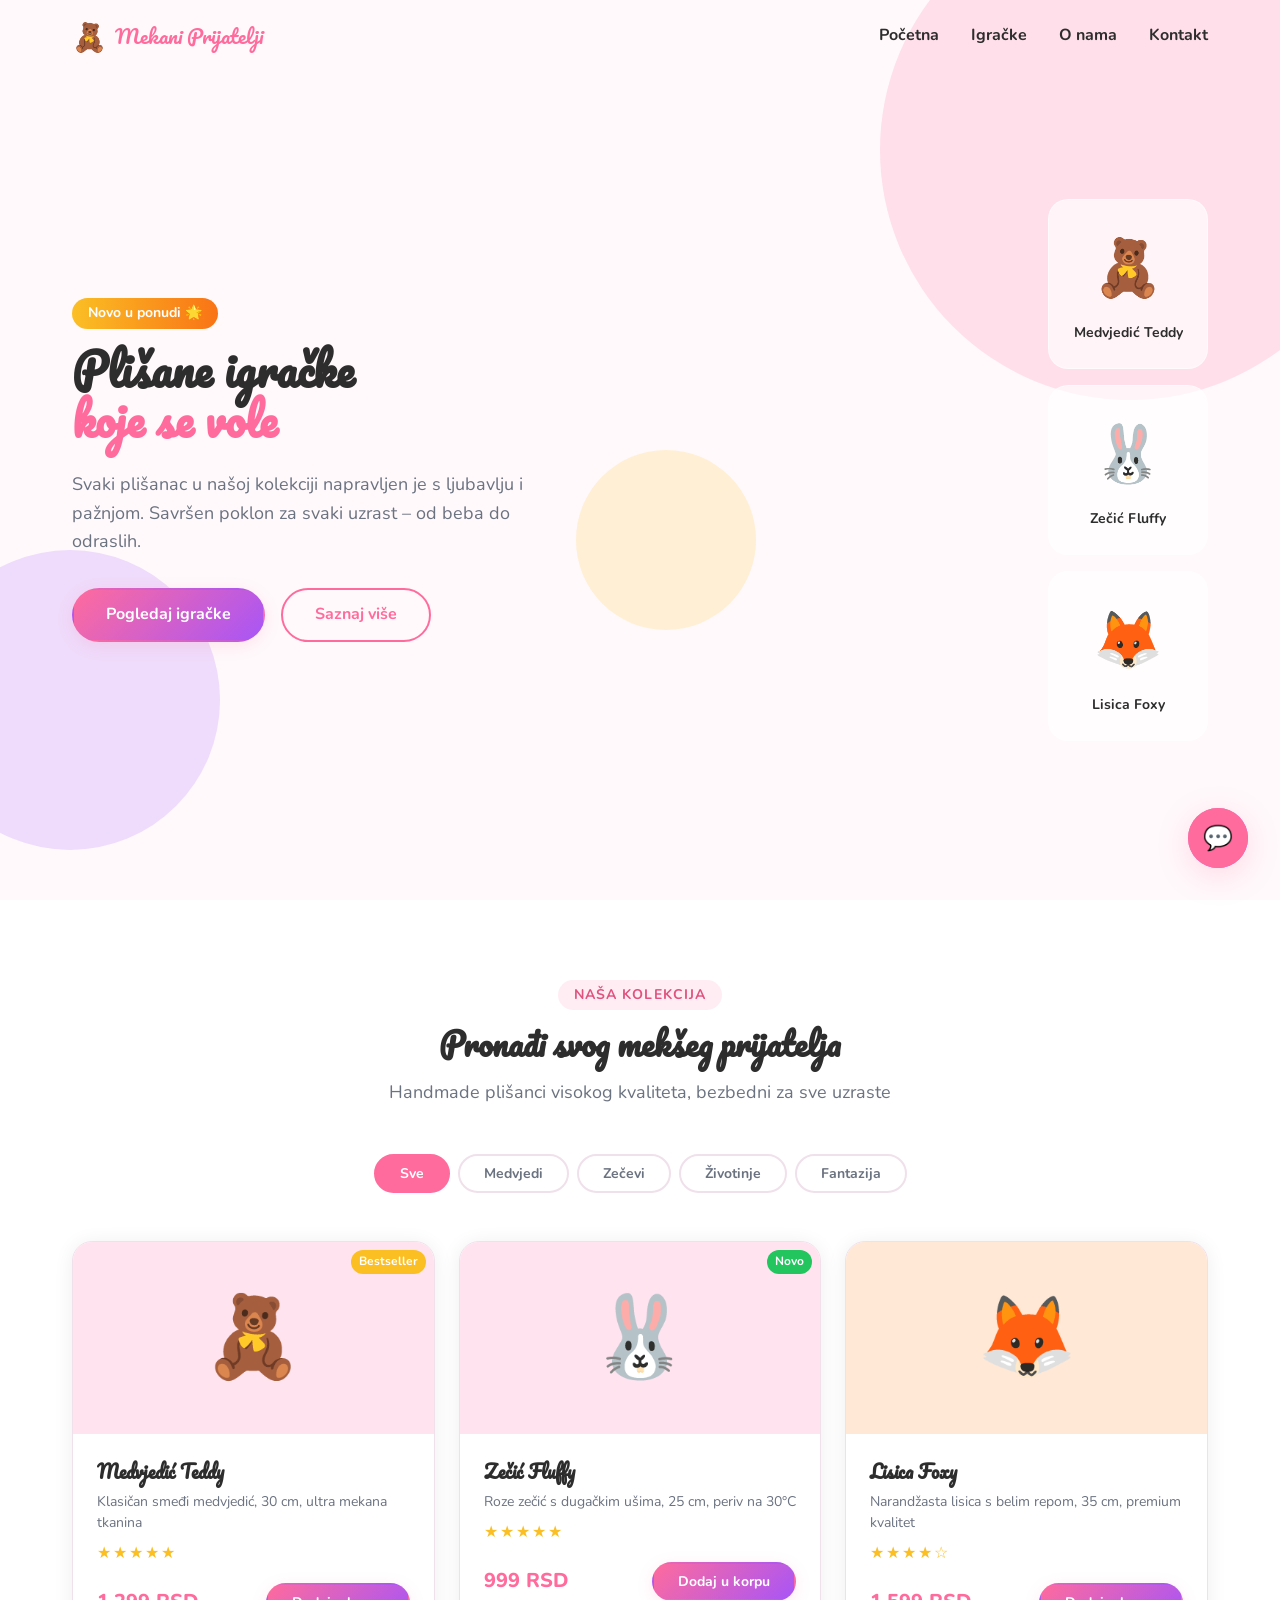
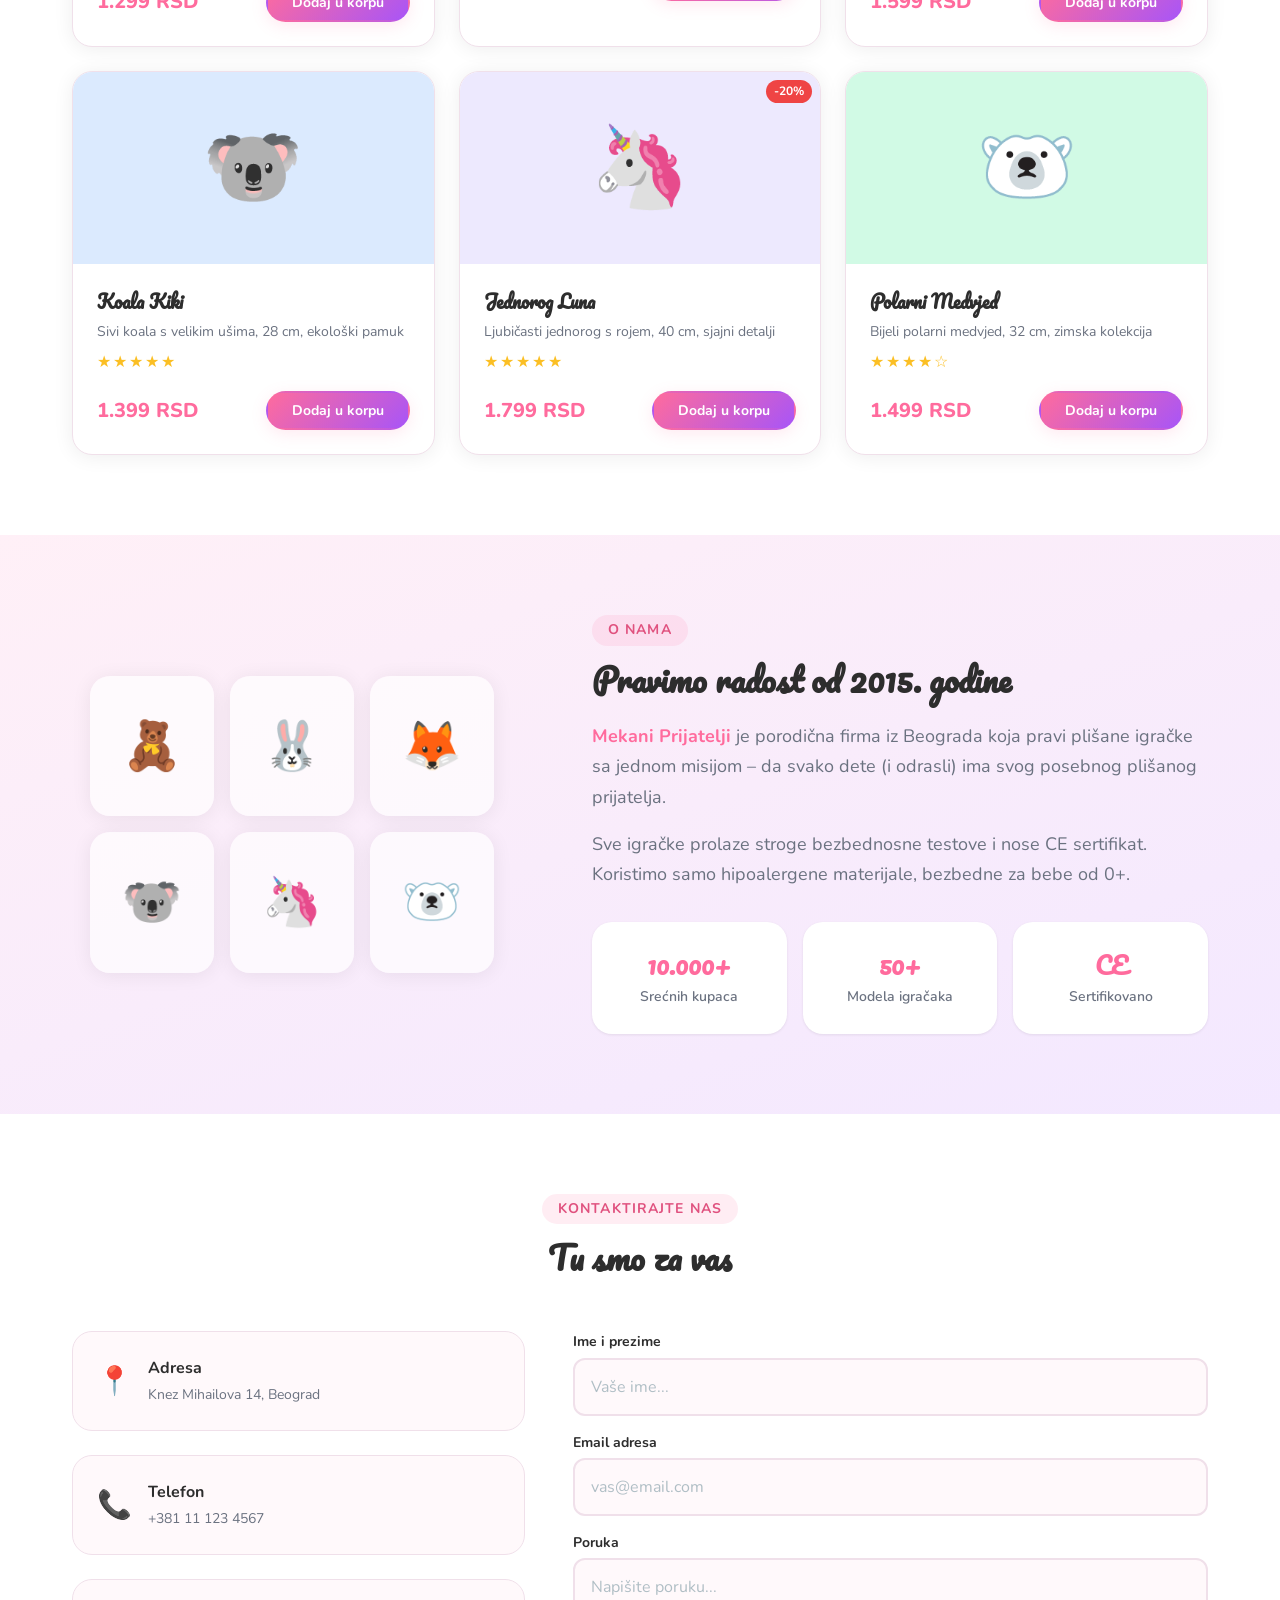
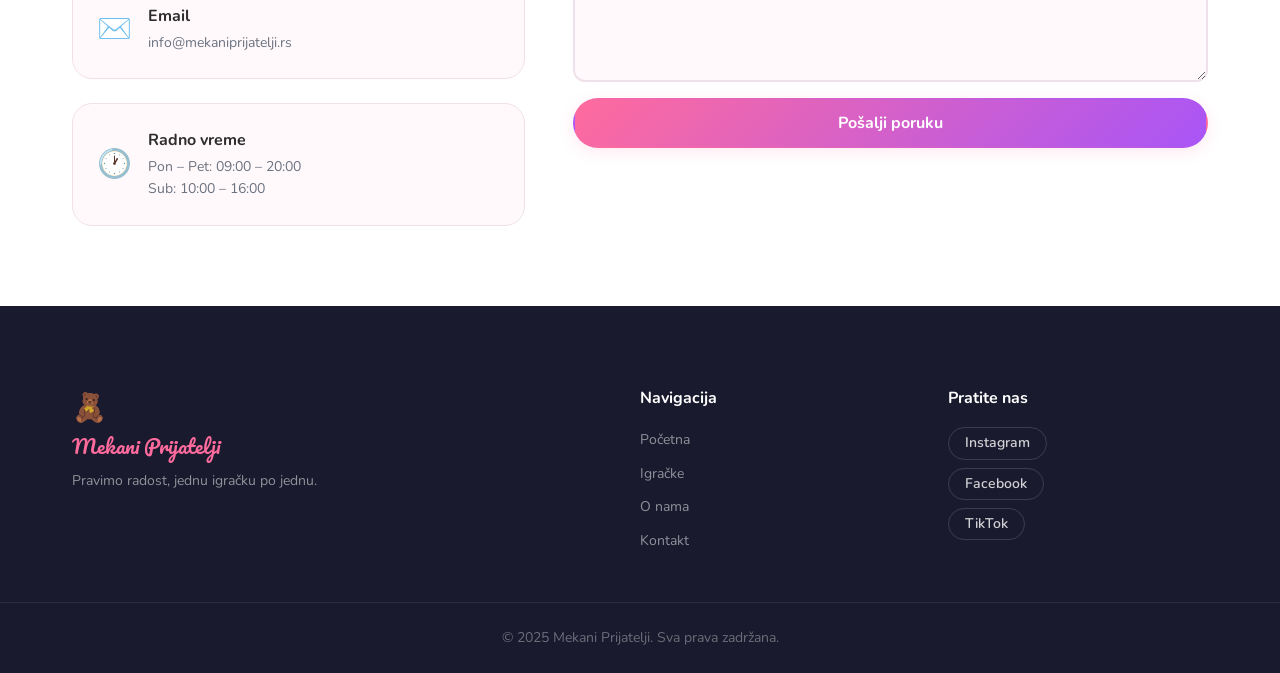
==== index.html @ 3e0b1e3e "Dodaj kompletan sajt Mekani Prijatelji za plišane igračke - index.html: Hero sekcija, kolekcija igra" ====
<!DOCTYPE html>
<html lang="sr">
<head>
  <meta charset="UTF-8" />
  <meta name="viewport" content="width=device-width, initial-scale=1.0" />
  <title>Mekani Prijatelji – Prodavnica Plišanih Igračaka</title>
  <link rel="preconnect" href="https://fonts.googleapis.com" />
  <link rel="preconnect" href="https://fonts.gstatic.com" crossorigin />
  <link href="https://fonts.googleapis.com/css2?family=Nunito:wght@400;600;700;800&family=Pacifico&display=swap" rel="stylesheet" />
  <link rel="stylesheet" href="css/main.css" />
</head>
<body>

  <!-- ===== HEADER ===== -->
  <header class="header" id="header">
    <div class="container header__inner">
      <a href="#" class="header__logo">
        <span class="header__logo-icon">🧸</span>
        <span class="header__logo-text">Mekani Prijatelji</span>
      </a>
      <nav class="header__nav" id="nav">
        <ul class="header__nav-list">
          <li><a href="#hero"     class="header__nav-link">Početna</a></li>
          <li><a href="#products" class="header__nav-link">Igračke</a></li>
          <li><a href="#about"    class="header__nav-link">O nama</a></li>
          <li><a href="#contact"  class="header__nav-link">Kontakt</a></li>
        </ul>
      </nav>
      <button class="header__burger" id="burger" aria-label="Meni">
        <span></span><span></span><span></span>
      </button>
    </div>
  </header>

  <!-- ===== HERO ===== -->
  <section class="hero" id="hero">
    <div class="hero__bg-shapes">
      <div class="hero__shape hero__shape--1"></div>
      <div class="hero__shape hero__shape--2"></div>
      <div class="hero__shape hero__shape--3"></div>
    </div>
    <div class="container hero__content">
      <div class="hero__text">
        <span class="hero__badge">Novo u ponudi 🌟</span>
        <h1 class="hero__title">Plišane igračke<br/><em>koje se vole</em></h1>
        <p class="hero__desc">
          Svaki plišanac u našoj kolekciji napravljen je s ljubavlju i pažnjom.
          Savršen poklon za svaki uzrast – od beba do odraslih.
        </p>
        <div class="hero__actions">
          <a href="#products" class="btn btn--primary">Pogledaj igračke</a>
          <a href="#about"    class="btn btn--outline">Saznaj više</a>
        </div>
      </div>
      <div class="hero__image">
        <div class="hero__plush-wrap">
          <div class="hero__plush-card">
            <span class="hero__plush-emoji">🧸</span>
            <p>Medvjedić Teddy</p>
          </div>
          <div class="hero__plush-card hero__plush-card--alt">
            <span class="hero__plush-emoji">🐰</span>
            <p>Zečić Fluffy</p>
          </div>
          <div class="hero__plush-card">
            <span class="hero__plush-emoji">🦊</span>
            <p>Lisica Foxy</p>
          </div>
        </div>
      </div>
    </div>
  </section>

  <!-- ===== PRODUCTS ===== -->
  <section class="products" id="products">
    <div class="container">
      <div class="section-header">
        <span class="section-header__tag">Naša kolekcija</span>
        <h2 class="section-header__title">Pronađi svog mekšeg prijatelja</h2>
        <p class="section-header__desc">Handmade plišanci visokog kvaliteta, bezbedni za sve uzraste</p>
      </div>

      <div class="products__filter">
        <button class="filter-btn filter-btn--active" data-filter="all">Sve</button>
        <button class="filter-btn" data-filter="medvjedi">Medvjedi</button>
        <button class="filter-btn" data-filter="zecevi">Zečevi</button>
        <button class="filter-btn" data-filter="zivotinje">Životinje</button>
        <button class="filter-btn" data-filter="fantazija">Fantazija</button>
      </div>

      <div class="products__grid" id="productsGrid">

        <div class="product-card" data-category="medvjedi">
          <div class="product-card__img-wrap">
            <span class="product-card__emoji">🧸</span>
            <span class="product-card__badge">Bestseller</span>
          </div>
          <div class="product-card__body">
            <h3 class="product-card__name">Medvjedić Teddy</h3>
            <p class="product-card__desc">Klasičan smeđi medvjedić, 30 cm, ultra mekana tkanina</p>
            <div class="product-card__stars">★★★★★</div>
            <div class="product-card__footer">
              <span class="product-card__price">1.299 RSD</span>
              <button class="btn btn--small btn--primary">Dodaj u korpu</button>
            </div>
          </div>
        </div>

        <div class="product-card" data-category="zecevi">
          <div class="product-card__img-wrap product-card__img-wrap--pink">
            <span class="product-card__emoji">🐰</span>
            <span class="product-card__badge product-card__badge--new">Novo</span>
          </div>
          <div class="product-card__body">
            <h3 class="product-card__name">Zečić Fluffy</h3>
            <p class="product-card__desc">Roze zečić s dugačkim ušima, 25 cm, periv na 30°C</p>
            <div class="product-card__stars">★★★★★</div>
            <div class="product-card__footer">
              <span class="product-card__price">999 RSD</span>
              <button class="btn btn--small btn--primary">Dodaj u korpu</button>
            </div>
          </div>
        </div>

        <div class="product-card" data-category="zivotinje">
          <div class="product-card__img-wrap product-card__img-wrap--orange">
            <span class="product-card__emoji">🦊</span>
          </div>
          <div class="product-card__body">
            <h3 class="product-card__name">Lisica Foxy</h3>
            <p class="product-card__desc">Narandžasta lisica s belim repom, 35 cm, premium kvalitet</p>
            <div class="product-card__stars">★★★★☆</div>
            <div class="product-card__footer">
              <span class="product-card__price">1.599 RSD</span>
              <button class="btn btn--small btn--primary">Dodaj u korpu</button>
            </div>
          </div>
        </div>

        <div class="product-card" data-category="zivotinje">
          <div class="product-card__img-wrap product-card__img-wrap--blue">
            <span class="product-card__emoji">🐨</span>
          </div>
          <div class="product-card__body">
            <h3 class="product-card__name">Koala Kiki</h3>
            <p class="product-card__desc">Sivi koala s velikim ušima, 28 cm, ekološki pamuk</p>
            <div class="product-card__stars">★★★★★</div>
            <div class="product-card__footer">
              <span class="product-card__price">1.399 RSD</span>
              <button class="btn btn--small btn--primary">Dodaj u korpu</button>
            </div>
          </div>
        </div>

        <div class="product-card" data-category="fantazija">
          <div class="product-card__img-wrap product-card__img-wrap--purple">
            <span class="product-card__emoji">🦄</span>
            <span class="product-card__badge product-card__badge--sale">-20%</span>
          </div>
          <div class="product-card__body">
            <h3 class="product-card__name">Jednorog Luna</h3>
            <p class="product-card__desc">Ljubičasti jednorog s rojem, 40 cm, sjajni detalji</p>
            <div class="product-card__stars">★★★★★</div>
            <div class="product-card__footer">
              <span class="product-card__price">1.799 RSD</span>
              <button class="btn btn--small btn--primary">Dodaj u korpu</button>
            </div>
          </div>
        </div>

        <div class="product-card" data-category="medvjedi">
          <div class="product-card__img-wrap product-card__img-wrap--mint">
            <span class="product-card__emoji">🐻‍❄️</span>
          </div>
          <div class="product-card__body">
            <h3 class="product-card__name">Polarni Medvjed</h3>
            <p class="product-card__desc">Bijeli polarni medvjed, 32 cm, zimska kolekcija</p>
            <div class="product-card__stars">★★★★☆</div>
            <div class="product-card__footer">
              <span class="product-card__price">1.499 RSD</span>
              <button class="btn btn--small btn--primary">Dodaj u korpu</button>
            </div>
          </div>
        </div>

      </div>
    </div>
  </section>

  <!-- ===== ABOUT ===== -->
  <section class="about" id="about">
    <div class="container about__inner">
      <div class="about__visual">
        <div class="about__emoji-grid">
          <span>🧸</span><span>🐰</span>
          <span>🦊</span><span>🐨</span>
          <span>🦄</span><span>🐻‍❄️</span>
        </div>
      </div>
      <div class="about__text">
        <span class="section-header__tag">O nama</span>
        <h2 class="about__title">Pravimo radost od 2015. godine</h2>
        <p class="about__desc">
          <strong>Mekani Prijatelji</strong> je porodična firma iz Beograda koja pravi plišane igračke
          sa jednom misijom – da svako dete (i odrasli) ima svog posebnog plišanog prijatelja.
        </p>
        <p class="about__desc">
          Sve igračke prolaze stroge bezbednosne testove i nose CE sertifikat. Koristimo
          samo hipoalergene materijale, bezbedne za bebe od 0+.
        </p>
        <div class="about__stats">
          <div class="about__stat">
            <strong>10.000+</strong>
            <span>Srećnih kupaca</span>
          </div>
          <div class="about__stat">
            <strong>50+</strong>
            <span>Modela igračaka</span>
          </div>
          <div class="about__stat">
            <strong>CE</strong>
            <span>Sertifikovano</span>
          </div>
        </div>
      </div>
    </div>
  </section>

  <!-- ===== CONTACT ===== -->
  <section class="contact" id="contact">
    <div class="container">
      <div class="section-header">
        <span class="section-header__tag">Kontaktirajte nas</span>
        <h2 class="section-header__title">Tu smo za vas</h2>
      </div>
      <div class="contact__grid">
        <div class="contact__info">
          <div class="contact__info-item">
            <span class="contact__icon">📍</span>
            <div>
              <strong>Adresa</strong>
              <p>Knez Mihailova 14, Beograd</p>
            </div>
          </div>
          <div class="contact__info-item">
            <span class="contact__icon">📞</span>
            <div>
              <strong>Telefon</strong>
              <p>+381 11 123 4567</p>
            </div>
          </div>
          <div class="contact__info-item">
            <span class="contact__icon">✉️</span>
            <div>
              <strong>Email</strong>
              <p>info@mekaniprijatelji.rs</p>
            </div>
          </div>
          <div class="contact__info-item">
            <span class="contact__icon">🕐</span>
            <div>
              <strong>Radno vreme</strong>
              <p>Pon – Pet: 09:00 – 20:00<br/>Sub: 10:00 – 16:00</p>
            </div>
          </div>
        </div>
        <form class="contact__form" id="contactForm">
          <div class="form-group">
            <label for="name">Ime i prezime</label>
            <input type="text" id="name" name="name" placeholder="Vaše ime..." required />
          </div>
          <div class="form-group">
            <label for="email">Email adresa</label>
            <input type="email" id="email" name="email" placeholder="vas@email.com" required />
          </div>
          <div class="form-group">
            <label for="message">Poruka</label>
            <textarea id="message" name="message" rows="4" placeholder="Napišite poruku..." required></textarea>
          </div>
          <button type="submit" class="btn btn--primary btn--full">Pošalji poruku</button>
          <p class="contact__form-msg" id="formMsg"></p>
        </form>
      </div>
    </div>
  </section>

  <!-- ===== FOOTER ===== -->
  <footer class="footer">
    <div class="container footer__inner">
      <div class="footer__brand">
        <span class="header__logo-icon">🧸</span>
        <span class="footer__name">Mekani Prijatelji</span>
        <p>Pravimo radost, jednu igračku po jednu.</p>
      </div>
      <div class="footer__links">
        <h4>Navigacija</h4>
        <ul>
          <li><a href="#hero">Početna</a></li>
          <li><a href="#products">Igračke</a></li>
          <li><a href="#about">O nama</a></li>
          <li><a href="#contact">Kontakt</a></li>
        </ul>
      </div>
      <div class="footer__social">
        <h4>Pratite nas</h4>
        <div class="footer__social-links">
          <a href="#" class="footer__social-btn">Instagram</a>
          <a href="#" class="footer__social-btn">Facebook</a>
          <a href="#" class="footer__social-btn">TikTok</a>
        </div>
      </div>
    </div>
    <div class="footer__bottom">
      <p>© 2025 Mekani Prijatelji. Sva prava zadržana.</p>
    </div>
  </footer>

  <!-- ===== CHATBOT ===== -->
  <div class="chatbot" id="chatbot">
    <button class="chatbot__toggle" id="chatbotToggle" aria-label="Otvori chat">
      <span class="chatbot__toggle-icon chatbot__toggle-icon--open">💬</span>
      <span class="chatbot__toggle-icon chatbot__toggle-icon--close hidden">✕</span>
    </button>

    <div class="chatbot__window" id="chatbotWindow" aria-hidden="true">
      <div class="chatbot__header">
        <div class="chatbot__avatar">🧸</div>
        <div class="chatbot__header-info">
          <strong>Teddy Asistent</strong>
          <span class="chatbot__status">Online</span>
        </div>
        <button class="chatbot__close" id="chatbotClose" aria-label="Zatvori">✕</button>
      </div>

      <div class="chatbot__messages" id="chatbotMessages">
        <div class="chatbot__msg chatbot__msg--bot">
          <span class="chatbot__msg-avatar">🧸</span>
          <div class="chatbot__bubble">
            Zdravo! Ja sam Teddy, vaš virtualni asistent. Kako vam mogu pomoći danas? 🐾
          </div>
        </div>
        <div class="chatbot__msg chatbot__msg--bot">
          <span class="chatbot__msg-avatar">🧸</span>
          <div class="chatbot__bubble chatbot__bubble--suggestions">
            <p>Možete me pitati o:</p>
            <div class="chatbot__suggestions">
              <button class="chatbot__suggestion" data-msg="Koje igračke imate?">Koje igračke imate?</button>
              <button class="chatbot__suggestion" data-msg="Koje su cene?">Koje su cene?</button>
              <button class="chatbot__suggestion" data-msg="Da li šaljete poštom?">Dostava</button>
              <button class="chatbot__suggestion" data-msg="Radno vreme">Radno vreme</button>
            </div>
          </div>
        </div>
      </div>

      <div class="chatbot__input-wrap">
        <input
          type="text"
          class="chatbot__input"
          id="chatbotInput"
          placeholder="Napišite poruku..."
          autocomplete="off"
        />
        <button class="chatbot__send" id="chatbotSend" aria-label="Pošalji">➤</button>
      </div>
    </div>
  </div>

  <script src="js/main.js"></script>
  <script src="js/chatbot.js"></script>
</body>
</html>
---- css/main.css ----
/* ============================================================
   main.css – Kompajliran iz SASS/SCSS fajlova
   Kompajliraj sa: sass scss/main.scss css/main.css --style=compressed
   ============================================================ */

/* ===== RESET & BASE ===== */
*, *::before, *::after { box-sizing: border-box; margin: 0; padding: 0; }
html { scroll-behavior: smooth; font-size: 16px; }
body {
  font-family: 'Nunito', sans-serif;
  font-size: 1rem;
  color: #2d2d2d;
  background-color: #fff9fb;
  line-height: 1.6;
  overflow-x: hidden;
}
a { color: inherit; text-decoration: none; transition: color 0.15s ease; }
ul { list-style: none; }
img { max-width: 100%; display: block; }
button { background: none; border: none; cursor: pointer; font-family: 'Nunito', sans-serif; }

/* ===== CONTAINER ===== */
.container {
  width: 100%;
  max-width: 1200px;
  margin: 0 auto;
  padding: 0 2rem;
}
@media (max-width: 576px) { .container { padding: 0 1rem; } }

/* ===== SECTION HEADER ===== */
.section-header { text-align: center; margin-bottom: 3rem; }
.section-header__tag {
  display: inline-block;
  background: rgba(255, 107, 157, 0.12);
  color: #e0527f;
  font-size: 0.875rem;
  font-weight: 700;
  text-transform: uppercase;
  letter-spacing: 0.08em;
  padding: 0.25rem 1rem;
  border-radius: 9999px;
  margin-bottom: 0.5rem;
}
.section-header__title {
  font-family: 'Pacifico', cursive;
  font-size: 2rem;
  color: #2d2d2d;
  margin-bottom: 0.5rem;
}
@media (max-width: 768px) { .section-header__title { font-size: 1.5rem; } }
.section-header__desc { color: #6b7280; font-size: 1.125rem; max-width: 540px; margin: 0 auto; }

/* ===== BUTTONS ===== */
.btn {
  display: inline-flex;
  align-items: center;
  justify-content: center;
  gap: 0.5rem;
  padding: 0.75rem 2rem;
  border: 2px solid transparent;
  border-radius: 9999px;
  font-family: 'Nunito', sans-serif;
  font-weight: 700;
  font-size: 1rem;
  cursor: pointer;
  transition: all 0.25s ease;
  text-decoration: none;
  white-space: nowrap;
}
.btn--primary {
  background: linear-gradient(135deg, #ff6b9d, #a855f7);
  color: #fff;
  box-shadow: 0 4px 16px rgba(255,107,157,0.15);
  transition: transform 0.25s ease, box-shadow 0.25s ease;
}
.btn--primary:hover { transform: translateY(-4px); box-shadow: 0 8px 32px rgba(255,107,157,0.22); opacity: 0.92; }
.btn--outline { border-color: #ff6b9d; color: #ff6b9d; background: transparent; }
.btn--outline:hover { background: #ff6b9d; color: #fff; }
.btn--small { padding: 0.5rem 1.5rem; font-size: 0.875rem; }
.btn--full { width: 100%; }

/* ===== ANIMATIONS ===== */
@keyframes fadeInUp { from { opacity:0; transform:translateY(24px); } to { opacity:1; transform:translateY(0); } }
@keyframes float { 0%,100% { transform:translateY(0); } 50% { transform:translateY(-10px); } }
@keyframes pulse-ring { 0% { transform:scale(1); opacity:0.6; } 100% { transform:scale(1.6); opacity:0; } }
@keyframes bounce { 0%,60%,100% { transform:translateY(0); } 30% { transform:translateY(-6px); } }
.hidden { display: none !important; }

/* ===== HEADER ===== */
.header {
  position: fixed;
  top: 0; left: 0; right: 0;
  height: 72px;
  z-index: 1000;
  transition: background 0.25s ease, box-shadow 0.25s ease;
}
.header.scrolled {
  background: rgba(255,255,255,0.65);
  backdrop-filter: blur(12px);
  -webkit-backdrop-filter: blur(12px);
  border-bottom: 1px solid rgba(255,255,255,0.5);
  box-shadow: 0 1px 3px rgba(0,0,0,0.08);
}
.header__inner {
  height: 100%;
  display: flex;
  flex-direction: row;
  align-items: center;
  gap: 1rem;
  justify-content: space-between;
}
.header__logo {
  display: flex;
  flex-direction: row;
  align-items: center;
  gap: 0.5rem;
  font-family: 'Pacifico', cursive;
  font-size: 1.25rem;
  color: #ff6b9d;
}
.header__logo-icon { font-size: 1.75rem; }
.header__nav-list {
  display: flex;
  flex-direction: row;
  align-items: center;
  gap: 2rem;
}
@media (max-width: 768px) {
  .header__nav-list {
    display: none;
    flex-direction: column;
    position: fixed;
    inset: 0;
    background: #fff9fb;
    align-items: center;
    justify-content: center;
    gap: 2rem;
    z-index: 999;
  }
  .header__nav-list.open { display: flex; }
}
.header__nav-link {
  font-weight: 700;
  color: #2d2d2d;
  position: relative;
  padding-bottom: 2px;
}
.header__nav-link::after {
  content: '';
  position: absolute;
  bottom: 0; left: 0;
  width: 0; height: 2px;
  background: #ff6b9d;
  border-radius: 9999px;
  transition: width 0.25s ease;
}
.header__nav-link:hover::after { width: 100%; }
.header__nav-link:hover { color: #ff6b9d; }
.header__burger { display: none; flex-direction: column; gap: 5px; padding: 0.5rem; }
@media (max-width: 768px) { .header__burger { display: flex; } }
.header__burger span {
  display: block;
  width: 24px; height: 2px;
  background: #2d2d2d;
  border-radius: 9999px;
  transition: all 0.25s ease;
}

/* ===== HERO ===== */
.hero {
  position: relative;
  min-height: 100vh;
  display: flex;
  align-items: center;
  justify-content: center;
  padding: calc(72px + 3rem) 0 5rem;
  overflow: hidden;
}
.hero__bg-shapes { position: absolute; inset: 0; pointer-events: none; overflow: hidden; }
.hero__shape { position: absolute; border-radius: 9999px; opacity: 0.18; }
.hero__shape--1 { width:500px; height:500px; background:#ff6b9d; top:-100px; right:-100px; animation: float 6s ease-in-out infinite; }
.hero__shape--2 { width:300px; height:300px; background:#a855f7; bottom:50px; left:-80px; animation: float 8s ease-in-out infinite reverse; }
.hero__shape--3 { width:180px; height:180px; background:#fbbf24; top:50%; left:45%; animation: float 5s ease-in-out infinite 1s; }
.hero__content {
  display: grid;
  grid-template-columns: 1fr 1fr;
  gap: 5rem;
  align-items: center;
  position: relative;
  z-index: 1;
}
@media (max-width: 1024px) { .hero__content { grid-template-columns: 1fr; text-align: center; } }
.hero__text { animation: fadeInUp 0.6s ease both; animation-delay: 0.1s; }
.hero__badge {
  display: inline-block;
  background: linear-gradient(90deg, #fbbf24, #f97316);
  color: #fff;
  font-size: 0.875rem;
  font-weight: 700;
  padding: 0.25rem 1rem;
  border-radius: 9999px;
  margin-bottom: 1rem;
}
.hero__title {
  font-family: 'Pacifico', cursive;
  font-size: 2.75rem;
  line-height: 1.15;
  margin-bottom: 1.5rem;
  color: #2d2d2d;
}
.hero__title em { font-style: normal; color: #ff6b9d; }
@media (max-width: 768px) { .hero__title { font-size: 2rem; } }
.hero__desc { font-size: 1.125rem; color: #6b7280; max-width: 480px; margin-bottom: 2rem; }
@media (max-width: 1024px) { .hero__desc { margin: 0 auto 2rem; } }
.hero__actions { display: flex; flex-direction: row; align-items: center; gap: 1rem; }
@media (max-width: 1024px) { .hero__actions { justify-content: center; } }
@media (max-width: 576px) { .hero__actions { flex-direction: column; } }
.hero__image { animation: fadeInUp 0.6s ease both; animation-delay: 0.3s; }
.hero__plush-wrap { display: flex; flex-direction: column; gap: 1rem; align-items: flex-end; }
@media (max-width: 1024px) { .hero__plush-wrap { flex-direction: row; justify-content: center; } }
.hero__plush-card {
  background: rgba(255,255,255,0.65);
  backdrop-filter: blur(12px);
  -webkit-backdrop-filter: blur(12px);
  border: 1px solid rgba(255,255,255,0.5);
  border-radius: 1.25rem;
  padding: 1.5rem;
  text-align: center;
  min-width: 160px;
  transition: transform 0.25s ease, box-shadow 0.25s ease;
}
.hero__plush-card:hover { transform: translateY(-4px); box-shadow: 0 8px 32px rgba(255,107,157,0.22); }
.hero__plush-card--alt { margin-left: -2rem; }
@media (max-width: 1024px) { .hero__plush-card--alt { margin-left: 0; margin-top: -2rem; } }
.hero__plush-card p { font-weight: 700; font-size: 0.875rem; margin-top: 0.5rem; color: #2d2d2d; }
.hero__plush-emoji { font-size: 3.5rem; display: block; animation: float 4s ease-in-out infinite; }

/* ===== PRODUCTS ===== */
.products { padding: 5rem 0; background: #ffffff; }
.products__filter {
  display: flex;
  flex-direction: row;
  align-items: center;
  gap: 0.5rem;
  justify-content: center;
  flex-wrap: wrap;
  margin-bottom: 3rem;
}
.products__grid {
  display: grid;
  grid-template-columns: repeat(auto-fill, minmax(280px, 1fr));
  gap: 1.5rem;
}
.filter-btn {
  padding: 0.5rem 1.5rem;
  border-radius: 9999px;
  border: 2px solid #f0e0ea;
  font-weight: 700;
  font-size: 0.875rem;
  color: #6b7280;
  background: #ffffff;
  transition: all 0.25s ease;
  cursor: pointer;
}
.filter-btn:hover { border-color: #ff6b9d; color: #ff6b9d; }
.filter-btn--active { background: #ff6b9d; border-color: #ff6b9d; color: #fff; }
.filter-btn--active:hover { opacity: 0.9; }
.product-card {
  background: #ffffff;
  border-radius: 1.25rem;
  overflow: hidden;
  box-shadow: 0 2px 20px rgba(0,0,0,0.07);
  transition: transform 0.25s ease, box-shadow 0.25s ease;
  border: 1px solid #f0e0ea;
}
.product-card:hover { transform: translateY(-6px); box-shadow: 0 8px 32px rgba(255,107,157,0.22); }
.product-card__img-wrap {
  position: relative;
  background: #ffe4f0;
  padding: 2rem 0;
  display: flex;
  align-items: center;
  justify-content: center;
}
.product-card__img-wrap--pink   { background: #ffe4f0; }
.product-card__img-wrap--orange { background: #ffe8d6; }
.product-card__img-wrap--blue   { background: #dbeafe; }
.product-card__img-wrap--purple { background: #ede9fe; }
.product-card__img-wrap--mint   { background: #d1fae5; }
.product-card__emoji { font-size: 5rem; display: block; animation: float 5s ease-in-out infinite; }
.product-card__badge {
  position: absolute;
  top: 0.5rem; right: 0.5rem;
  padding: 2px 0.5rem;
  border-radius: 9999px;
  font-size: 0.75rem;
  font-weight: 700;
  background: #fbbf24;
  color: #fff;
}
.product-card__badge--new  { background: #22c55e; }
.product-card__badge--sale { background: #ef4444; }
.product-card__body { padding: 1.5rem; }
.product-card__name { font-family: 'Pacifico', cursive; font-size: 1.125rem; margin-bottom: 0.25rem; color: #2d2d2d; }
.product-card__desc { font-size: 0.875rem; color: #6b7280; margin-bottom: 0.5rem; line-height: 1.5; }
.product-card__stars { color: #fbbf24; font-size: 1rem; margin-bottom: 1rem; letter-spacing: 2px; }
.product-card__footer { display: flex; flex-direction: row; align-items: center; gap: 1rem; justify-content: space-between; }
.product-card__price { font-size: 1.25rem; font-weight: 800; color: #ff6b9d; }

/* ===== ABOUT ===== */
.about { padding: 5rem 0; background: linear-gradient(160deg, #fff0f7 0%, #f3e8ff 100%); }
.about__inner {
  display: grid;
  grid-template-columns: 1fr 1.4fr;
  gap: 5rem;
  align-items: center;
}
@media (max-width: 1024px) { .about__inner { grid-template-columns: 1fr; } }
.about__visual { display: flex; align-items: center; justify-content: center; }
.about__emoji-grid { display: grid; grid-template-columns: repeat(3, 1fr); gap: 1rem; }
.about__emoji-grid span {
  display: flex;
  align-items: center;
  justify-content: center;
  font-size: 3rem;
  background: rgba(255,255,255,0.7);
  border-radius: 1.25rem;
  padding: 2rem;
  box-shadow: 0 2px 20px rgba(0,0,0,0.07);
  transition: transform 0.25s ease;
}
.about__emoji-grid span:hover { transform: scale(1.1) rotate(-5deg); }
.about__title { font-family: 'Pacifico', cursive; font-size: 2rem; color: #2d2d2d; margin-bottom: 1rem; }
@media (max-width: 768px) { .about__title { font-size: 1.5rem; } }
.about__desc { color: #6b7280; margin-bottom: 1rem; font-size: 1.125rem; line-height: 1.7; }
.about__desc strong { color: #ff6b9d; }
.about__stats { display: grid; grid-template-columns: repeat(3, 1fr); gap: 1rem; margin-top: 2rem; }
@media (max-width: 576px) { .about__stats { grid-template-columns: 1fr; } }
.about__stat { text-align: center; background: #ffffff; padding: 1.5rem; border-radius: 1.25rem; box-shadow: 0 1px 3px rgba(0,0,0,0.08); }
.about__stat strong { display: block; font-size: 1.5rem; font-weight: 800; color: #ff6b9d; font-family: 'Pacifico', cursive; }
.about__stat span { font-size: 0.875rem; color: #6b7280; font-weight: 600; }

/* ===== CONTACT ===== */
.contact { padding: 5rem 0; background: #ffffff; }
.contact__grid {
  display: grid;
  grid-template-columns: 1fr 1.4fr;
  gap: 3rem;
  margin-top: 3rem;
}
@media (max-width: 1024px) { .contact__grid { grid-template-columns: 1fr; } }
.contact__info { display: flex; flex-direction: column; gap: 1.5rem; }
.contact__info-item {
  display: flex;
  flex-direction: row;
  align-items: center;
  gap: 1rem;
  background: #fff9fb;
  border-radius: 1.25rem;
  padding: 1.5rem;
  border: 1px solid #f0e0ea;
  transition: box-shadow 0.25s ease;
}
.contact__info-item:hover { box-shadow: 0 4px 16px rgba(255,107,157,0.15); }
.contact__info-item strong { display: block; font-weight: 700; margin-bottom: 2px; }
.contact__info-item p { color: #6b7280; font-size: 0.875rem; }
.contact__icon { font-size: 1.75rem; flex-shrink: 0; }
.contact__form { display: flex; flex-direction: column; gap: 1rem; }
.contact__form-msg { text-align: center; font-weight: 700; color: #22c55e; min-height: 1.5rem; }
.form-group { display: flex; flex-direction: column; gap: 0.25rem; }
.form-group label { font-weight: 700; font-size: 0.875rem; color: #2d2d2d; }
.form-group input,
.form-group textarea {
  padding: 1rem;
  border: 2px solid #f0e0ea;
  border-radius: 0.75rem;
  font-family: 'Nunito', sans-serif;
  font-size: 1rem;
  color: #2d2d2d;
  background: #fff9fb;
  transition: border-color 0.15s ease, box-shadow 0.15s ease;
  resize: vertical;
}
.form-group input::placeholder,
.form-group textarea::placeholder { color: #b0bec5; }
.form-group input:focus,
.form-group textarea:focus {
  outline: none;
  border-color: #ff6b9d;
  box-shadow: 0 0 0 3px rgba(255,107,157,0.15);
}

/* ===== FOOTER ===== */
.footer { background: #1a1a2e; color: rgba(255,255,255,0.8); padding-top: 5rem; }
.footer__inner {
  display: grid;
  grid-template-columns: 2fr 1fr 1fr;
  gap: 3rem;
  padding-bottom: 3rem;
}
@media (max-width: 768px) { .footer__inner { grid-template-columns: 1fr; } }
.footer__name { font-family: 'Pacifico', cursive; font-size: 1.25rem; color: #ff6b9d; display: block; margin-bottom: 0.5rem; }
.footer p { font-size: 0.875rem; opacity: 0.65; }
.footer h4 { font-size: 1rem; font-weight: 700; color: #fff; margin-bottom: 1rem; }
.footer__links ul { display: flex; flex-direction: column; gap: 0.5rem; }
.footer__links ul li a { font-size: 0.875rem; opacity: 0.65; transition: opacity 0.15s ease; }
.footer__links ul li a:hover { opacity: 1; color: #ff6b9d; }
.footer__social-links { display: flex; flex-direction: column; gap: 0.5rem; }
.footer__social-btn {
  display: inline-flex;
  padding: 0.25rem 1rem;
  border: 1px solid rgba(255,255,255,0.15);
  border-radius: 9999px;
  font-size: 0.875rem;
  font-weight: 600;
  transition: all 0.25s ease;
  width: fit-content;
}
.footer__social-btn:hover { background: #ff6b9d; border-color: #ff6b9d; color: #fff; }
.footer__bottom { border-top: 1px solid rgba(255,255,255,0.08); padding: 1.5rem 0; text-align: center; }
.footer__bottom p { font-size: 0.875rem; opacity: 0.45; }

/* ===== CHATBOT ===== */
.chatbot { position: fixed; bottom: 2rem; right: 2rem; z-index: 9000; }
@media (max-width: 576px) { .chatbot { bottom: 1rem; right: 1rem; } }
.chatbot__toggle {
  display: flex;
  align-items: center;
  justify-content: center;
  width: 60px; height: 60px;
  border-radius: 9999px;
  background: linear-gradient(135deg, #ff6b9d, #a855f7);
  box-shadow: 0 8px 32px rgba(255,107,157,0.22);
  cursor: pointer;
  transition: transform 0.25s ease;
  position: relative;
}
.chatbot__toggle:hover { transform: scale(1.1); }
.chatbot__toggle::before {
  content: '';
  position: absolute;
  inset: 0;
  border-radius: 9999px;
  background: #ff6b9d;
  animation: pulse-ring 2s ease-out infinite;
}
.chatbot__toggle-icon { font-size: 1.5rem; position: relative; z-index: 1; }
.chatbot__window {
  position: absolute;
  bottom: calc(100% + 1rem);
  right: 0;
  width: 360px;
  max-height: 520px;
  background: #ffffff;
  border-radius: 1.25rem;
  box-shadow: 0 20px 60px rgba(0,0,0,0.15);
  display: flex;
  flex-direction: column;
  overflow: hidden;
  transform: scale(0.8) translateY(20px);
  opacity: 0;
  pointer-events: none;
  transform-origin: bottom right;
  transition: all 0.25s ease;
}
.chatbot__window.open { transform: scale(1) translateY(0); opacity: 1; pointer-events: all; }
@media (max-width: 576px) { .chatbot__window { width: calc(100vw - 2rem); right: 0; } }
.chatbot__header {
  display: flex;
  flex-direction: row;
  align-items: center;
  gap: 0.5rem;
  padding: 1rem 1.5rem;
  background: linear-gradient(135deg, #ff6b9d, #a855f7);
  color: #fff;
}
.chatbot__avatar { font-size: 1.75rem; }
.chatbot__header-info { flex: 1; }
.chatbot__header-info strong { display: block; font-size: 1rem; font-weight: 700; }
.chatbot__status { font-size: 0.75rem; opacity: 0.85; }
.chatbot__status::before { content: '●'; color: #4ade80; margin-right: 3px; }
.chatbot__close {
  font-size: 1.1rem;
  color: rgba(255,255,255,0.8);
  padding: 0.25rem;
  border-radius: 0.375rem;
  transition: background 0.15s ease;
}
.chatbot__close:hover { background: rgba(255,255,255,0.2); }
.chatbot__messages {
  flex: 1;
  overflow-y: auto;
  padding: 1rem;
  display: flex;
  flex-direction: column;
  gap: 1rem;
  background: #fff9fb;
}
.chatbot__messages::-webkit-scrollbar { width: 4px; }
.chatbot__messages::-webkit-scrollbar-track { background: transparent; }
.chatbot__messages::-webkit-scrollbar-thumb { background: #f0e0ea; border-radius: 9999px; }
.chatbot__msg { display: flex; flex-direction: row; align-items: flex-end; gap: 0.5rem; }
.chatbot__msg--user { flex-direction: row-reverse; }
.chatbot__msg--user .chatbot__bubble { background: #ff6b9d; color: #fff; border-bottom-right-radius: 4px; }
.chatbot__msg--bot .chatbot__bubble { border-bottom-left-radius: 4px; }
.chatbot__msg-avatar { font-size: 1.25rem; flex-shrink: 0; }
.chatbot__bubble {
  background: #ffffff;
  border: 1px solid #f0e0ea;
  border-radius: 0.75rem;
  padding: 0.5rem 1rem;
  font-size: 0.875rem;
  line-height: 1.55;
  max-width: 240px;
  box-shadow: 0 1px 3px rgba(0,0,0,0.08);
  animation: fadeInUp 0.2s ease;
}
.chatbot__bubble--suggestions p { margin-bottom: 0.5rem; font-weight: 700; }
.chatbot__suggestions { display: flex; flex-wrap: wrap; gap: 0.25rem; }
.chatbot__suggestion {
  padding: 4px 0.5rem;
  border: 1.5px solid #ff6b9d;
  border-radius: 9999px;
  font-size: 0.75rem;
  font-weight: 700;
  color: #ff6b9d;
  background: transparent;
  cursor: pointer;
  transition: all 0.15s ease;
}
.chatbot__suggestion:hover { background: #ff6b9d; color: #fff; }
.chatbot__typing { display: flex; flex-direction: row; align-items: center; gap: 4px; padding: 0.5rem 1rem; }
.chatbot__typing span {
  width: 8px; height: 8px;
  background: #6b7280;
  border-radius: 9999px;
  animation: bounce 1.2s ease infinite;
}
.chatbot__typing span:nth-child(2) { animation-delay: 0.2s; }
.chatbot__typing span:nth-child(3) { animation-delay: 0.4s; }
.chatbot__input-wrap {
  display: flex;
  flex-direction: row;
  align-items: center;
  gap: 0.5rem;
  padding: 0.5rem 1rem;
  border-top: 1px solid #f0e0ea;
  background: #ffffff;
}
.chatbot__input {
  flex: 1;
  padding: 0.5rem 1rem;
  border: 2px solid #f0e0ea;
  border-radius: 9999px;
  font-family: 'Nunito', sans-serif;
  font-size: 0.875rem;
  outline: none;
  transition: border-color 0.15s ease;
}
.chatbot__input:focus { border-color: #ff6b9d; }
.chatbot__send {
  display: flex;
  align-items: center;
  justify-content: center;
  width: 38px; height: 38px;
  border-radius: 9999px;
  background: linear-gradient(135deg, #ff6b9d, #a855f7);
  color: #fff;
  font-size: 1rem;
  transition: transform 0.15s ease;
}
.chatbot__send:hover { transform: scale(1.1); }
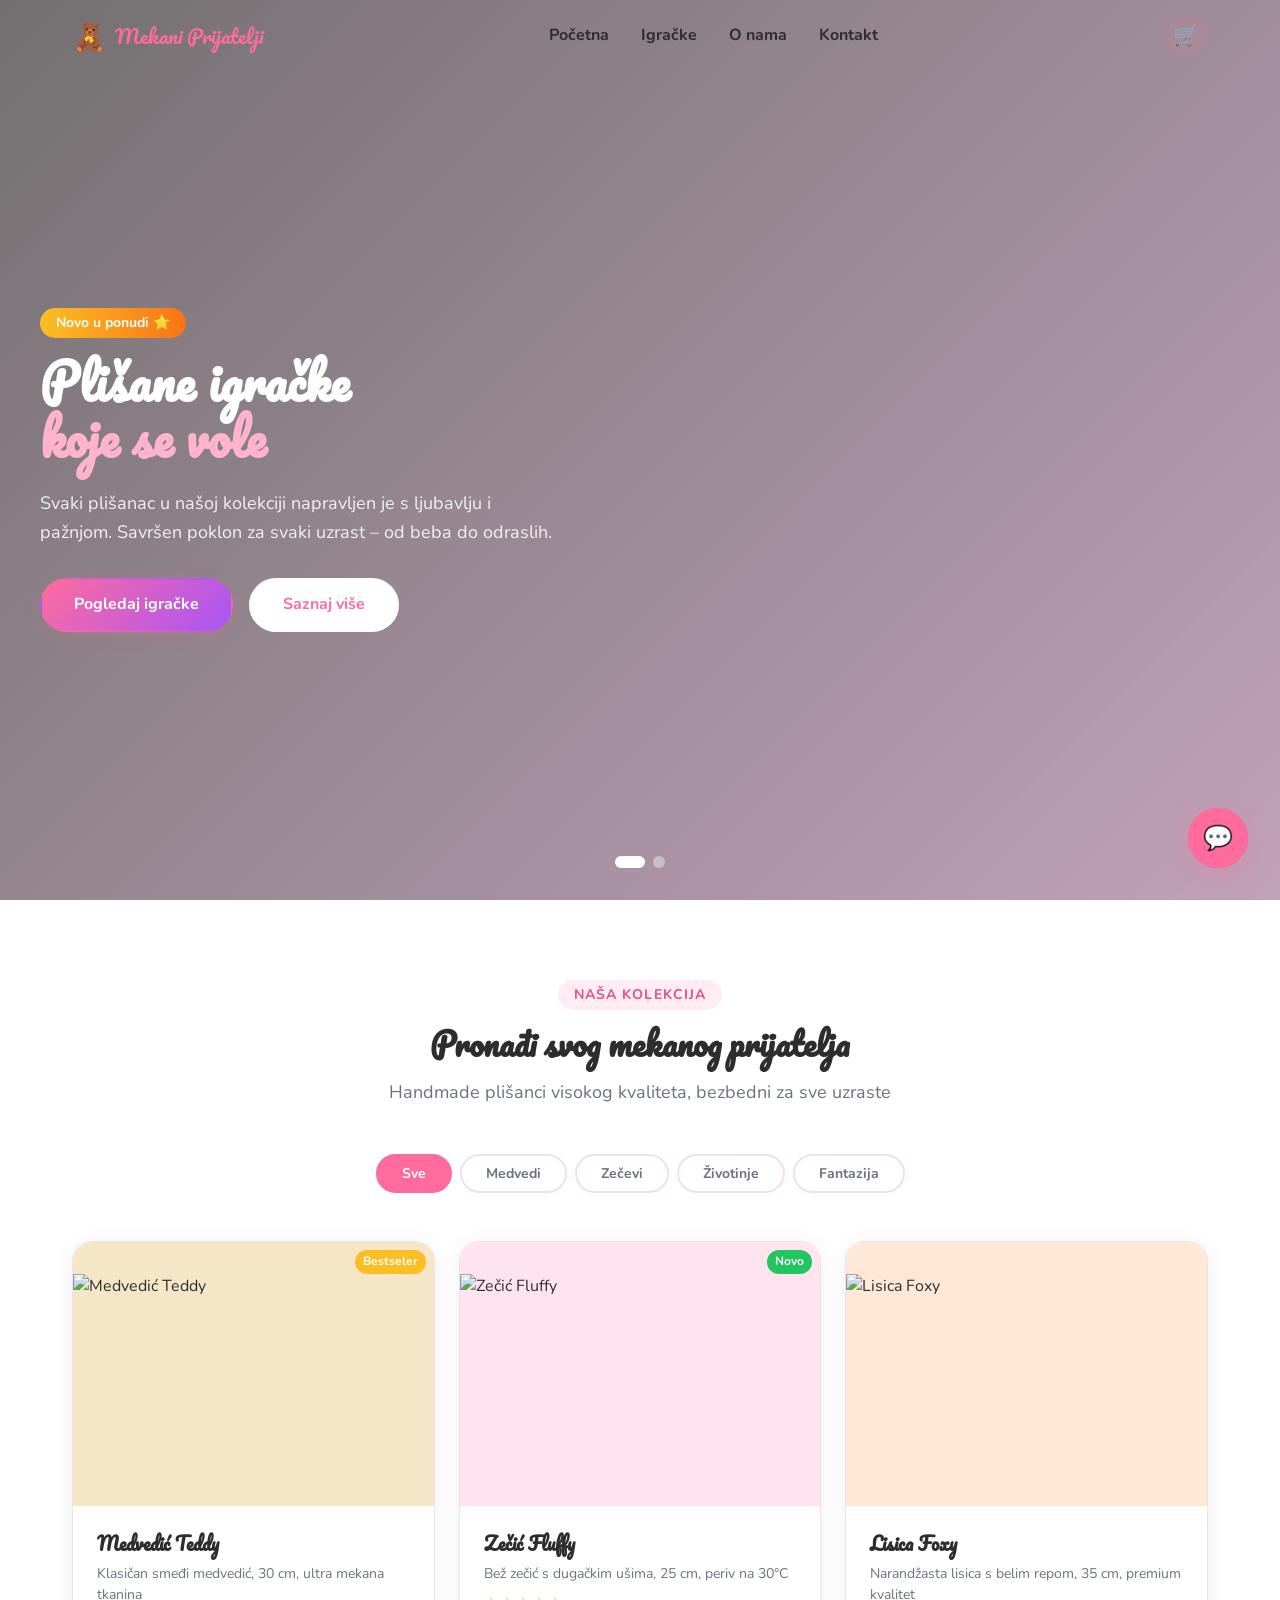
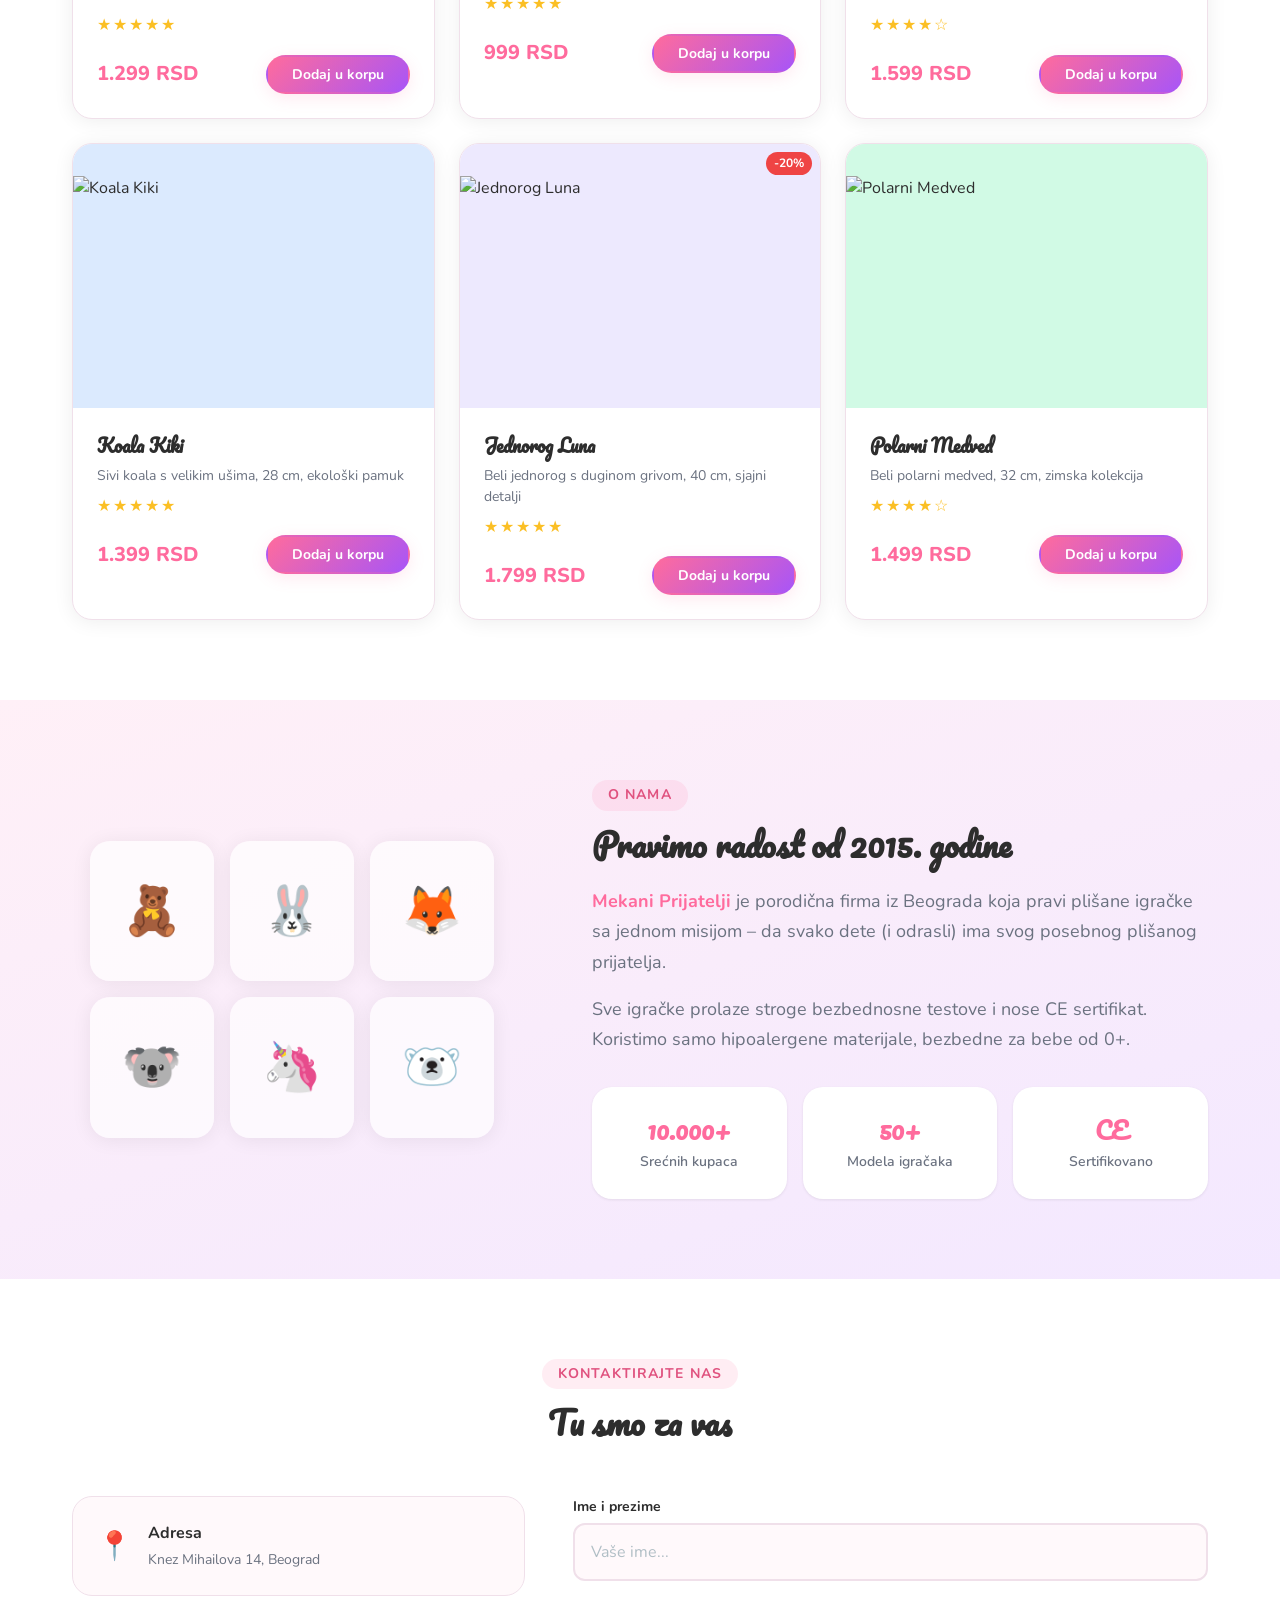
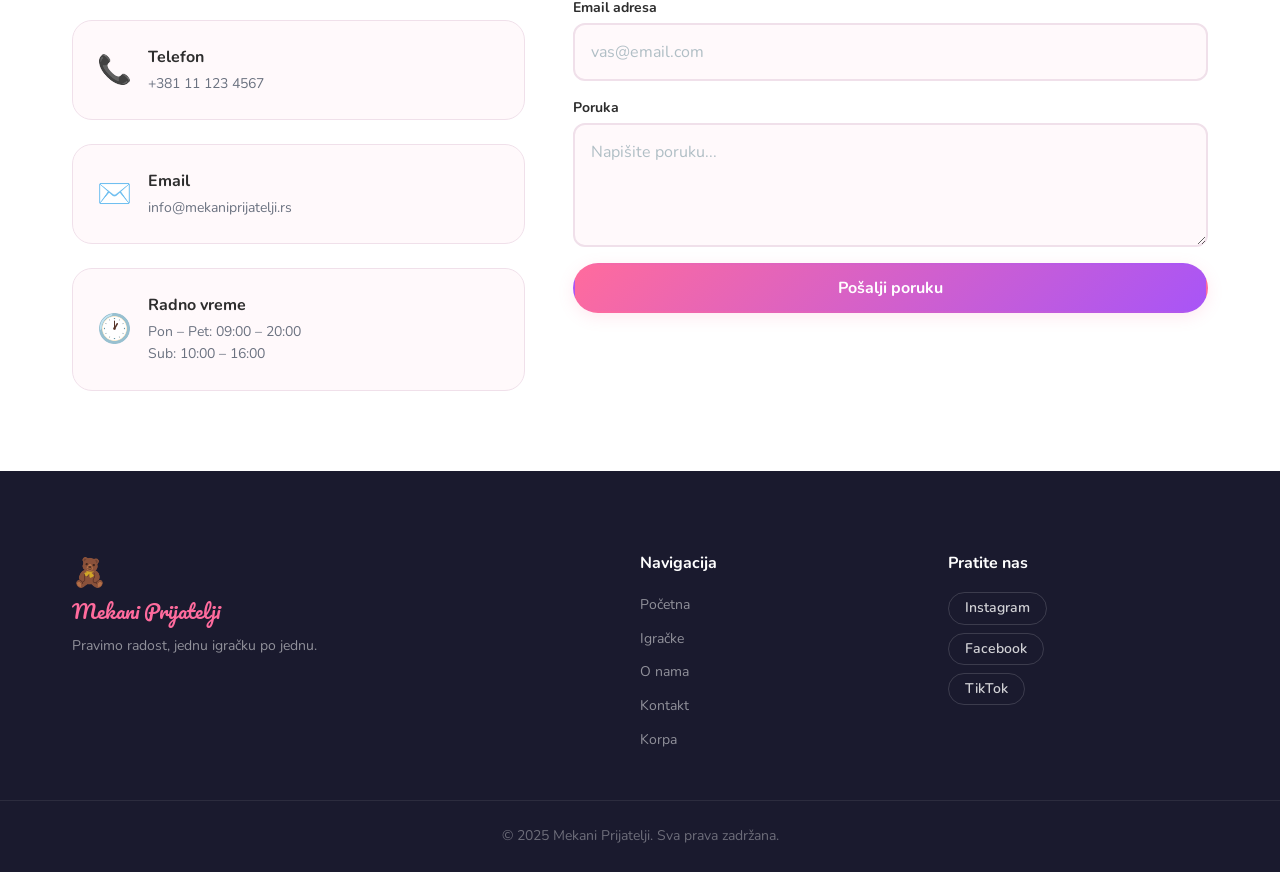
==== commit be1916de: "Dodaj slike igracaka, hero slider i stranicu korpe - index.html: hero slider sa 2 slike koje se menj" ====
--- a/index.html
+++ b/index.html
@@ -14,34 +14,41 @@
   <!-- ===== HEADER ===== -->
   <header class="header" id="header">
     <div class="container header__inner">
-      <a href="#" class="header__logo">
+      <a href="index.html" class="header__logo">
         <span class="header__logo-icon">🧸</span>
         <span class="header__logo-text">Mekani Prijatelji</span>
       </a>
       <nav class="header__nav" id="nav">
-        <ul class="header__nav-list">
+        <ul class="header__nav-list" id="navList">
           <li><a href="#hero"     class="header__nav-link">Početna</a></li>
           <li><a href="#products" class="header__nav-link">Igračke</a></li>
           <li><a href="#about"    class="header__nav-link">O nama</a></li>
           <li><a href="#contact"  class="header__nav-link">Kontakt</a></li>
         </ul>
       </nav>
-      <button class="header__burger" id="burger" aria-label="Meni">
-        <span></span><span></span><span></span>
-      </button>
+      <div class="header__right">
+        <a href="korpa.html" class="cart-btn" id="cartBtn" aria-label="Korpa">
+          <span class="cart-btn__icon">🛒</span>
+          <span class="cart-btn__count" id="cartCount">0</span>
+        </a>
+        <button class="header__burger" id="burger" aria-label="Meni">
+          <span></span><span></span><span></span>
+        </button>
+      </div>
     </div>
   </header>
 
   <!-- ===== HERO ===== -->
   <section class="hero" id="hero">
-    <div class="hero__bg-shapes">
-      <div class="hero__shape hero__shape--1"></div>
-      <div class="hero__shape hero__shape--2"></div>
-      <div class="hero__shape hero__shape--3"></div>
-    </div>
+    <div class="hero__slider" id="heroSlider">
+      <div class="hero__slide hero__slide--active" style="background-image: url('images/hero1.jpg')"></div>
+      <div class="hero__slide" style="background-image: url('images/hero2.jpg')"></div>
+    </div>
+    <div class="hero__overlay"></div>
+
     <div class="container hero__content">
       <div class="hero__text">
-        <span class="hero__badge">Novo u ponudi 🌟</span>
+        <span class="hero__badge">Novo u ponudi ⭐</span>
         <h1 class="hero__title">Plišane igračke<br/><em>koje se vole</em></h1>
         <p class="hero__desc">
           Svaki plišanac u našoj kolekciji napravljen je s ljubavlju i pažnjom.
@@ -49,25 +56,15 @@
         </p>
         <div class="hero__actions">
           <a href="#products" class="btn btn--primary">Pogledaj igračke</a>
-          <a href="#about"    class="btn btn--outline">Saznaj više</a>
-        </div>
-      </div>
-      <div class="hero__image">
-        <div class="hero__plush-wrap">
-          <div class="hero__plush-card">
-            <span class="hero__plush-emoji">🧸</span>
-            <p>Medvjedić Teddy</p>
-          </div>
-          <div class="hero__plush-card hero__plush-card--alt">
-            <span class="hero__plush-emoji">🐰</span>
-            <p>Zečić Fluffy</p>
-          </div>
-          <div class="hero__plush-card">
-            <span class="hero__plush-emoji">🦊</span>
-            <p>Lisica Foxy</p>
-          </div>
-        </div>
-      </div>
+          <a href="#about"    class="btn btn--white">Saznaj više</a>
+        </div>
+      </div>
+    </div>
+
+    <!-- Slider kontrole -->
+    <div class="hero__dots" id="heroDots">
+      <button class="hero__dot hero__dot--active" data-index="0" aria-label="Slajd 1"></button>
+      <button class="hero__dot" data-index="1" aria-label="Slajd 2"></button>
     </div>
   </section>
 
@@ -76,13 +73,13 @@
     <div class="container">
       <div class="section-header">
         <span class="section-header__tag">Naša kolekcija</span>
-        <h2 class="section-header__title">Pronađi svog mekšeg prijatelja</h2>
+        <h2 class="section-header__title">Pronađi svog mekanog prijatelja</h2>
         <p class="section-header__desc">Handmade plišanci visokog kvaliteta, bezbedni za sve uzraste</p>
       </div>
 
       <div class="products__filter">
         <button class="filter-btn filter-btn--active" data-filter="all">Sve</button>
-        <button class="filter-btn" data-filter="medvjedi">Medvjedi</button>
+        <button class="filter-btn" data-filter="medvedi">Medvedi</button>
         <button class="filter-btn" data-filter="zecevi">Zečevi</button>
         <button class="filter-btn" data-filter="zivotinje">Životinje</button>
         <button class="filter-btn" data-filter="fantazija">Fantazija</button>
@@ -90,41 +87,44 @@
 
       <div class="products__grid" id="productsGrid">
 
-        <div class="product-card" data-category="medvjedi">
-          <div class="product-card__img-wrap">
-            <span class="product-card__emoji">🧸</span>
-            <span class="product-card__badge">Bestseller</span>
-          </div>
-          <div class="product-card__body">
-            <h3 class="product-card__name">Medvjedić Teddy</h3>
-            <p class="product-card__desc">Klasičan smeđi medvjedić, 30 cm, ultra mekana tkanina</p>
+        <div class="product-card" data-category="medvedi"
+             data-id="1" data-name="Medvedić Teddy" data-price="1299" data-img="images/medvjedic-teddy.jpg">
+          <div class="product-card__img-wrap product-card__img-wrap--brown">
+            <img src="images/medvjedic-teddy.jpg" alt="Medvedić Teddy" class="product-card__img" />
+            <span class="product-card__badge">Bestseler</span>
+          </div>
+          <div class="product-card__body">
+            <h3 class="product-card__name">Medvedić Teddy</h3>
+            <p class="product-card__desc">Klasičan smeđi medvedić, 30 cm, ultra mekana tkanina</p>
             <div class="product-card__stars">★★★★★</div>
             <div class="product-card__footer">
               <span class="product-card__price">1.299 RSD</span>
-              <button class="btn btn--small btn--primary">Dodaj u korpu</button>
-            </div>
-          </div>
-        </div>
-
-        <div class="product-card" data-category="zecevi">
+              <button class="btn btn--small btn--primary add-to-cart">Dodaj u korpu</button>
+            </div>
+          </div>
+        </div>
+
+        <div class="product-card" data-category="zecevi"
+             data-id="2" data-name="Zečić Fluffy" data-price="999" data-img="images/zecic-fluffy.jpg">
           <div class="product-card__img-wrap product-card__img-wrap--pink">
-            <span class="product-card__emoji">🐰</span>
+            <img src="images/zecic-fluffy.jpg" alt="Zečić Fluffy" class="product-card__img" />
             <span class="product-card__badge product-card__badge--new">Novo</span>
           </div>
           <div class="product-card__body">
             <h3 class="product-card__name">Zečić Fluffy</h3>
-            <p class="product-card__desc">Roze zečić s dugačkim ušima, 25 cm, periv na 30°C</p>
+            <p class="product-card__desc">Bež zečić s dugačkim ušima, 25 cm, periv na 30°C</p>
             <div class="product-card__stars">★★★★★</div>
             <div class="product-card__footer">
               <span class="product-card__price">999 RSD</span>
-              <button class="btn btn--small btn--primary">Dodaj u korpu</button>
-            </div>
-          </div>
-        </div>
-
-        <div class="product-card" data-category="zivotinje">
+              <button class="btn btn--small btn--primary add-to-cart">Dodaj u korpu</button>
+            </div>
+          </div>
+        </div>
+
+        <div class="product-card" data-category="zivotinje"
+             data-id="3" data-name="Lisica Foxy" data-price="1599" data-img="images/lisica-foxy.jpg">
           <div class="product-card__img-wrap product-card__img-wrap--orange">
-            <span class="product-card__emoji">🦊</span>
+            <img src="images/lisica-foxy.jpg" alt="Lisica Foxy" class="product-card__img" />
           </div>
           <div class="product-card__body">
             <h3 class="product-card__name">Lisica Foxy</h3>
@@ -132,14 +132,15 @@
             <div class="product-card__stars">★★★★☆</div>
             <div class="product-card__footer">
               <span class="product-card__price">1.599 RSD</span>
-              <button class="btn btn--small btn--primary">Dodaj u korpu</button>
-            </div>
-          </div>
-        </div>
-
-        <div class="product-card" data-category="zivotinje">
+              <button class="btn btn--small btn--primary add-to-cart">Dodaj u korpu</button>
+            </div>
+          </div>
+        </div>
+
+        <div class="product-card" data-category="zivotinje"
+             data-id="4" data-name="Koala Kiki" data-price="1399" data-img="images/koala-kiki.jpg">
           <div class="product-card__img-wrap product-card__img-wrap--blue">
-            <span class="product-card__emoji">🐨</span>
+            <img src="images/koala-kiki.jpg" alt="Koala Kiki" class="product-card__img" />
           </div>
           <div class="product-card__body">
             <h3 class="product-card__name">Koala Kiki</h3>
@@ -147,38 +148,40 @@
             <div class="product-card__stars">★★★★★</div>
             <div class="product-card__footer">
               <span class="product-card__price">1.399 RSD</span>
-              <button class="btn btn--small btn--primary">Dodaj u korpu</button>
-            </div>
-          </div>
-        </div>
-
-        <div class="product-card" data-category="fantazija">
+              <button class="btn btn--small btn--primary add-to-cart">Dodaj u korpu</button>
+            </div>
+          </div>
+        </div>
+
+        <div class="product-card" data-category="fantazija"
+             data-id="5" data-name="Jednorog Luna" data-price="1799" data-img="images/jednorog-luna.jpg">
           <div class="product-card__img-wrap product-card__img-wrap--purple">
-            <span class="product-card__emoji">🦄</span>
+            <img src="images/jednorog-luna.jpg" alt="Jednorog Luna" class="product-card__img" />
             <span class="product-card__badge product-card__badge--sale">-20%</span>
           </div>
           <div class="product-card__body">
             <h3 class="product-card__name">Jednorog Luna</h3>
-            <p class="product-card__desc">Ljubičasti jednorog s rojem, 40 cm, sjajni detalji</p>
+            <p class="product-card__desc">Beli jednorog s duginom grivom, 40 cm, sjajni detalji</p>
             <div class="product-card__stars">★★★★★</div>
             <div class="product-card__footer">
               <span class="product-card__price">1.799 RSD</span>
-              <button class="btn btn--small btn--primary">Dodaj u korpu</button>
-            </div>
-          </div>
-        </div>
-
-        <div class="product-card" data-category="medvjedi">
+              <button class="btn btn--small btn--primary add-to-cart">Dodaj u korpu</button>
+            </div>
+          </div>
+        </div>
+
+        <div class="product-card" data-category="medvedi"
+             data-id="6" data-name="Polarni Medved" data-price="1499" data-img="images/polarni-medved.jpg">
           <div class="product-card__img-wrap product-card__img-wrap--mint">
-            <span class="product-card__emoji">🐻‍❄️</span>
-          </div>
-          <div class="product-card__body">
-            <h3 class="product-card__name">Polarni Medvjed</h3>
-            <p class="product-card__desc">Bijeli polarni medvjed, 32 cm, zimska kolekcija</p>
+            <img src="images/polarni-medved.jpg" alt="Polarni Medved" class="product-card__img" />
+          </div>
+          <div class="product-card__body">
+            <h3 class="product-card__name">Polarni Medved</h3>
+            <p class="product-card__desc">Beli polarni medved, 32 cm, zimska kolekcija</p>
             <div class="product-card__stars">★★★★☆</div>
             <div class="product-card__footer">
               <span class="product-card__price">1.499 RSD</span>
-              <button class="btn btn--small btn--primary">Dodaj u korpu</button>
+              <button class="btn btn--small btn--primary add-to-cart">Dodaj u korpu</button>
             </div>
           </div>
         </div>
@@ -299,6 +302,7 @@
           <li><a href="#products">Igračke</a></li>
           <li><a href="#about">O nama</a></li>
           <li><a href="#contact">Kontakt</a></li>
+          <li><a href="korpa.html">Korpa</a></li>
         </ul>
       </div>
       <div class="footer__social">
@@ -354,13 +358,7 @@
       </div>
 
       <div class="chatbot__input-wrap">
-        <input
-          type="text"
-          class="chatbot__input"
-          id="chatbotInput"
-          placeholder="Napišite poruku..."
-          autocomplete="off"
-        />
+        <input type="text" class="chatbot__input" id="chatbotInput" placeholder="Napišite poruku..." autocomplete="off" />
         <button class="chatbot__send" id="chatbotSend" aria-label="Pošalji">➤</button>
       </div>
     </div>
--- a/css/main.css
+++ b/css/main.css
@@ -571,3 +571,174 @@
   transition: transform 0.15s ease;
 }
 .chatbot__send:hover { transform: scale(1.1); }
+
+/* ===== HERO SLIDER ===== */
+.hero { padding: 0; min-height: 100vh; position: relative; display: flex; align-items: center; }
+.hero__slider { position: absolute; inset: 0; z-index: 0; }
+.hero__slide {
+  position: absolute; inset: 0;
+  background-size: cover; background-position: center;
+  opacity: 0; transition: opacity 1s ease;
+}
+.hero__slide--active { opacity: 1; }
+.hero__overlay { position: absolute; inset: 0; background: linear-gradient(135deg, rgba(0,0,0,0.55) 0%, rgba(80,0,60,0.35) 100%); z-index: 1; }
+.hero__content { position: relative; z-index: 2; padding: 120px 0 80px; display: block; }
+.hero__text { max-width: 600px; }
+.hero__badge { display: inline-block; background: linear-gradient(90deg,#fbbf24,#f97316); color:#fff; font-size:0.875rem; font-weight:700; padding:0.25rem 1rem; border-radius:9999px; margin-bottom:1rem; }
+.hero__title { font-family:'Pacifico',cursive; font-size:3rem; line-height:1.15; margin-bottom:1.5rem; color:#fff; }
+.hero__title em { font-style:normal; color:#ffb3cc; }
+@media(max-width:768px){ .hero__title { font-size:2rem; } }
+.hero__desc { font-size:1.125rem; color:rgba(255,255,255,0.88); max-width:520px; margin-bottom:2rem; }
+.hero__actions { display:flex; gap:1rem; flex-wrap:wrap; }
+.btn--white { background:#fff; color:#ff6b9d; border-color:#fff; font-weight:700; }
+.btn--white:hover { background:transparent; color:#fff; border-color:#fff; }
+.hero__dots { position:absolute; bottom:2rem; left:50%; transform:translateX(-50%); z-index:3; display:flex; gap:0.5rem; }
+.hero__dot { width:12px; height:12px; border-radius:9999px; background:rgba(255,255,255,0.4); border:none; cursor:pointer; transition:all 0.25s ease; }
+.hero__dot--active { background:#fff; width:30px; }
+
+/* ===== PRODUCT CARD IMAGES ===== */
+.product-card__img-wrap { min-height: 200px; }
+.product-card__img {
+  width: 100%; height: 200px;
+  object-fit: cover;
+  display: block;
+  transition: transform 0.35s ease;
+}
+.product-card:hover .product-card__img { transform: scale(1.05); }
+.product-card__img-wrap { overflow: hidden; }
+.product-card__img-wrap--brown  { background: #f5e6c8; }
+
+/* ===== CART BUTTON U HEADERU ===== */
+.header__right { display: flex; align-items: center; gap: 0.75rem; }
+.cart-btn {
+  position: relative; display: flex; align-items: center; justify-content: center;
+  width: 44px; height: 44px; border-radius: 9999px;
+  background: rgba(255,107,157,0.1); text-decoration: none;
+  transition: background 0.2s ease;
+}
+.cart-btn:hover { background: rgba(255,107,157,0.2); }
+.cart-btn__icon { font-size: 1.3rem; }
+.cart-btn__count {
+  position: absolute; top: -2px; right: -2px;
+  background: #ff6b9d; color: #fff;
+  font-size: 0.65rem; font-weight: 800;
+  width: 18px; height: 18px; border-radius: 9999px;
+  display: flex; align-items: center; justify-content: center;
+  opacity: 0; transform: scale(0.5); transition: all 0.2s ease;
+}
+.cart-btn__count.has-items { opacity: 1; transform: scale(1); }
+
+/* ===== KORPA STRANICA ===== */
+.cart-page { padding: 100px 0 5rem; min-height: 80vh; }
+.breadcrumb { display: flex; align-items: center; gap: 0.5rem; font-size: 0.875rem; color: #6b7280; margin-bottom: 2rem; }
+.breadcrumb a { color: #ff6b9d; }
+.breadcrumb a:hover { text-decoration: underline; }
+
+/* Koraci */
+.checkout-steps { display: flex; align-items: center; margin-bottom: 3rem; }
+.checkout-step { display: flex; align-items: center; gap: 0.5rem; }
+.checkout-step__num {
+  width: 34px; height: 34px; border-radius: 9999px;
+  background: #f0e0ea; color: #aaa;
+  display: flex; align-items: center; justify-content: center;
+  font-weight: 800; font-size: 0.875rem; transition: all 0.25s ease;
+}
+.checkout-step__label { font-weight: 700; font-size: 0.875rem; color: #aaa; transition: color 0.25s ease; }
+.checkout-step--active .checkout-step__num { background: #ff6b9d; color: #fff; }
+.checkout-step--active .checkout-step__label { color: #ff6b9d; }
+.checkout-step--done .checkout-step__num { background: #22c55e; color: #fff; }
+.checkout-step--done .checkout-step__label { color: #22c55e; }
+.checkout-steps__line { flex: 1; height: 2px; background: #f0e0ea; margin: 0 0.75rem; }
+
+/* Prazna korpa */
+.cart-empty { display: flex; flex-direction: column; align-items: center; justify-content: center; text-align: center; padding: 5rem 2rem; gap: 1rem; }
+.cart-empty__icon { font-size: 5rem; }
+.cart-empty h2 { font-family: 'Pacifico', cursive; font-size: 1.75rem; }
+.cart-empty p { color: #6b7280; }
+
+/* Layout korpe */
+.cart-layout { display: grid; grid-template-columns: 1fr 380px; gap: 2rem; align-items: start; }
+@media(max-width:1024px){ .cart-layout { grid-template-columns: 1fr; } }
+
+/* Artikli u korpi */
+.cart-items { display: flex; flex-direction: column; gap: 1rem; }
+.cart-item {
+  display: flex; align-items: center; gap: 1rem;
+  background: #fff; border: 1px solid #f0e0ea;
+  border-radius: 1.25rem; padding: 1rem;
+  box-shadow: 0 2px 12px rgba(0,0,0,0.05);
+}
+@media(max-width:576px){ .cart-item { flex-wrap: wrap; } }
+.cart-item__img-wrap { width: 80px; height: 80px; border-radius: 0.75rem; overflow: hidden; flex-shrink: 0; background: #ffe4f0; display: flex; align-items: center; justify-content: center; }
+.cart-item__img { width: 100%; height: 100%; object-fit: cover; }
+.cart-item__img-fallback { font-size: 2.5rem; }
+.cart-item__info { flex: 1; }
+.cart-item__name { font-weight: 700; font-size: 1rem; margin-bottom: 0.2rem; }
+.cart-item__unit-price { font-size: 0.8rem; color: #6b7280; }
+.cart-item__qty { display: flex; align-items: center; gap: 0.5rem; }
+.qty-btn {
+  width: 30px; height: 30px; border-radius: 9999px;
+  border: 2px solid #f0e0ea; font-size: 1rem; font-weight: 700;
+  display: flex; align-items: center; justify-content: center;
+  cursor: pointer; transition: all 0.15s ease; background: #fff;
+}
+.qty-btn:hover { border-color: #ff6b9d; color: #ff6b9d; }
+.qty-val { font-weight: 800; min-width: 24px; text-align: center; }
+.cart-item__subtotal { font-weight: 800; color: #ff6b9d; font-size: 1rem; min-width: 90px; text-align: right; }
+.cart-item__remove { color: #aaa; font-size: 1rem; padding: 0.25rem; border-radius: 0.375rem; transition: color 0.15s ease; }
+.cart-item__remove:hover { color: #ef4444; }
+
+/* Sažetak */
+.cart-summary {
+  background: #fff; border: 1px solid #f0e0ea; border-radius: 1.25rem;
+  padding: 1.5rem; box-shadow: 0 4px 20px rgba(255,107,157,0.08);
+  position: sticky; top: 90px;
+}
+.cart-summary__title { font-family: 'Pacifico', cursive; font-size: 1.25rem; margin-bottom: 1.25rem; color: #2d2d2d; }
+.cart-summary__rows { display: flex; flex-direction: column; gap: 0.75rem; margin-bottom: 1rem; }
+.cart-summary__row { display: flex; justify-content: space-between; font-size: 0.9rem; }
+.cart-summary__row--total { font-weight: 800; font-size: 1.1rem; color: #ff6b9d; }
+.cart-summary__divider { height: 1px; background: #f0e0ea; margin: 0.75rem 0; }
+.cart-summary__promo { background: rgba(255,107,157,0.07); border-radius: 0.75rem; padding: 0.75rem; margin-bottom: 1rem; }
+.cart-summary__promo-tip { font-size: 0.8rem; color: #e0527f; font-weight: 700; }
+.cart-summary__back { display: block; text-align: center; margin-top: 0.75rem; font-size: 0.875rem; color: #6b7280; }
+.cart-summary__back:hover { color: #ff6b9d; }
+.green { color: #22c55e; font-weight: 700; }
+
+/* Checkout forma */
+.checkout-form { background: #fff; border: 1px solid #f0e0ea; border-radius: 1.25rem; padding: 2rem; }
+.checkout-form__title { font-family: 'Pacifico', cursive; font-size: 1.25rem; margin-bottom: 1.5rem; color: #2d2d2d; }
+.checkout-form__actions { display: flex; gap: 1rem; margin-top: 1.5rem; flex-wrap: wrap; }
+.form-row { display: grid; grid-template-columns: 1fr 1fr; gap: 1rem; }
+@media(max-width:576px){ .form-row { grid-template-columns: 1fr; } }
+
+/* Opcije plaćanja */
+.payment-options { display: flex; flex-direction: column; gap: 0.75rem; margin-bottom: 1.5rem; }
+.payment-option { cursor: pointer; }
+.payment-option input[type="radio"] { display: none; }
+.payment-option__card {
+  display: flex; align-items: center; gap: 1rem;
+  border: 2px solid #f0e0ea; border-radius: 0.75rem; padding: 1rem;
+  transition: border-color 0.2s ease;
+}
+.payment-option input:checked + .payment-option__card { border-color: #ff6b9d; background: rgba(255,107,157,0.04); }
+.payment-option__icon { font-size: 1.75rem; }
+.payment-option strong { display: block; font-weight: 700; }
+.payment-option p { font-size: 0.8rem; color: #6b7280; }
+.card-details { background: #fff9fb; border: 1px solid #f0e0ea; border-radius: 0.75rem; padding: 1rem; margin-bottom: 1rem; }
+
+/* Checkout sažetak artikli */
+.checkout-item { display: flex; justify-content: space-between; font-size: 0.875rem; padding: 0.4rem 0; border-bottom: 1px solid #f9f0f5; }
+.checkout-item:last-child { border-bottom: none; }
+.checkout-item-list { margin-bottom: 1rem; }
+
+/* Uspešna narudžbina */
+.order-success { text-align: center; max-width: 580px; margin: 0 auto; padding: 3rem 2rem; }
+.order-success__icon { font-size: 5rem; margin-bottom: 1rem; animation: float 3s ease-in-out infinite; }
+.order-success__title { font-family: 'Pacifico', cursive; font-size: 2rem; color: #2d2d2d; margin-bottom: 1rem; }
+.order-success__desc { color: #6b7280; font-size: 1.05rem; line-height: 1.7; margin-bottom: 2rem; }
+.order-success__info { background: #fff; border: 1px solid #f0e0ea; border-radius: 1.25rem; padding: 1.5rem; margin-bottom: 2rem; text-align: left; }
+.order-success__row { display: flex; justify-content: space-between; padding: 0.6rem 0; border-bottom: 1px solid #f9f0f5; font-size: 0.9rem; }
+.order-success__row:last-child { border-bottom: none; }
+.order-success__actions { display: flex; gap: 1rem; justify-content: center; flex-wrap: wrap; }
+.chatbot__send:hover { transform: scale(1.1); }
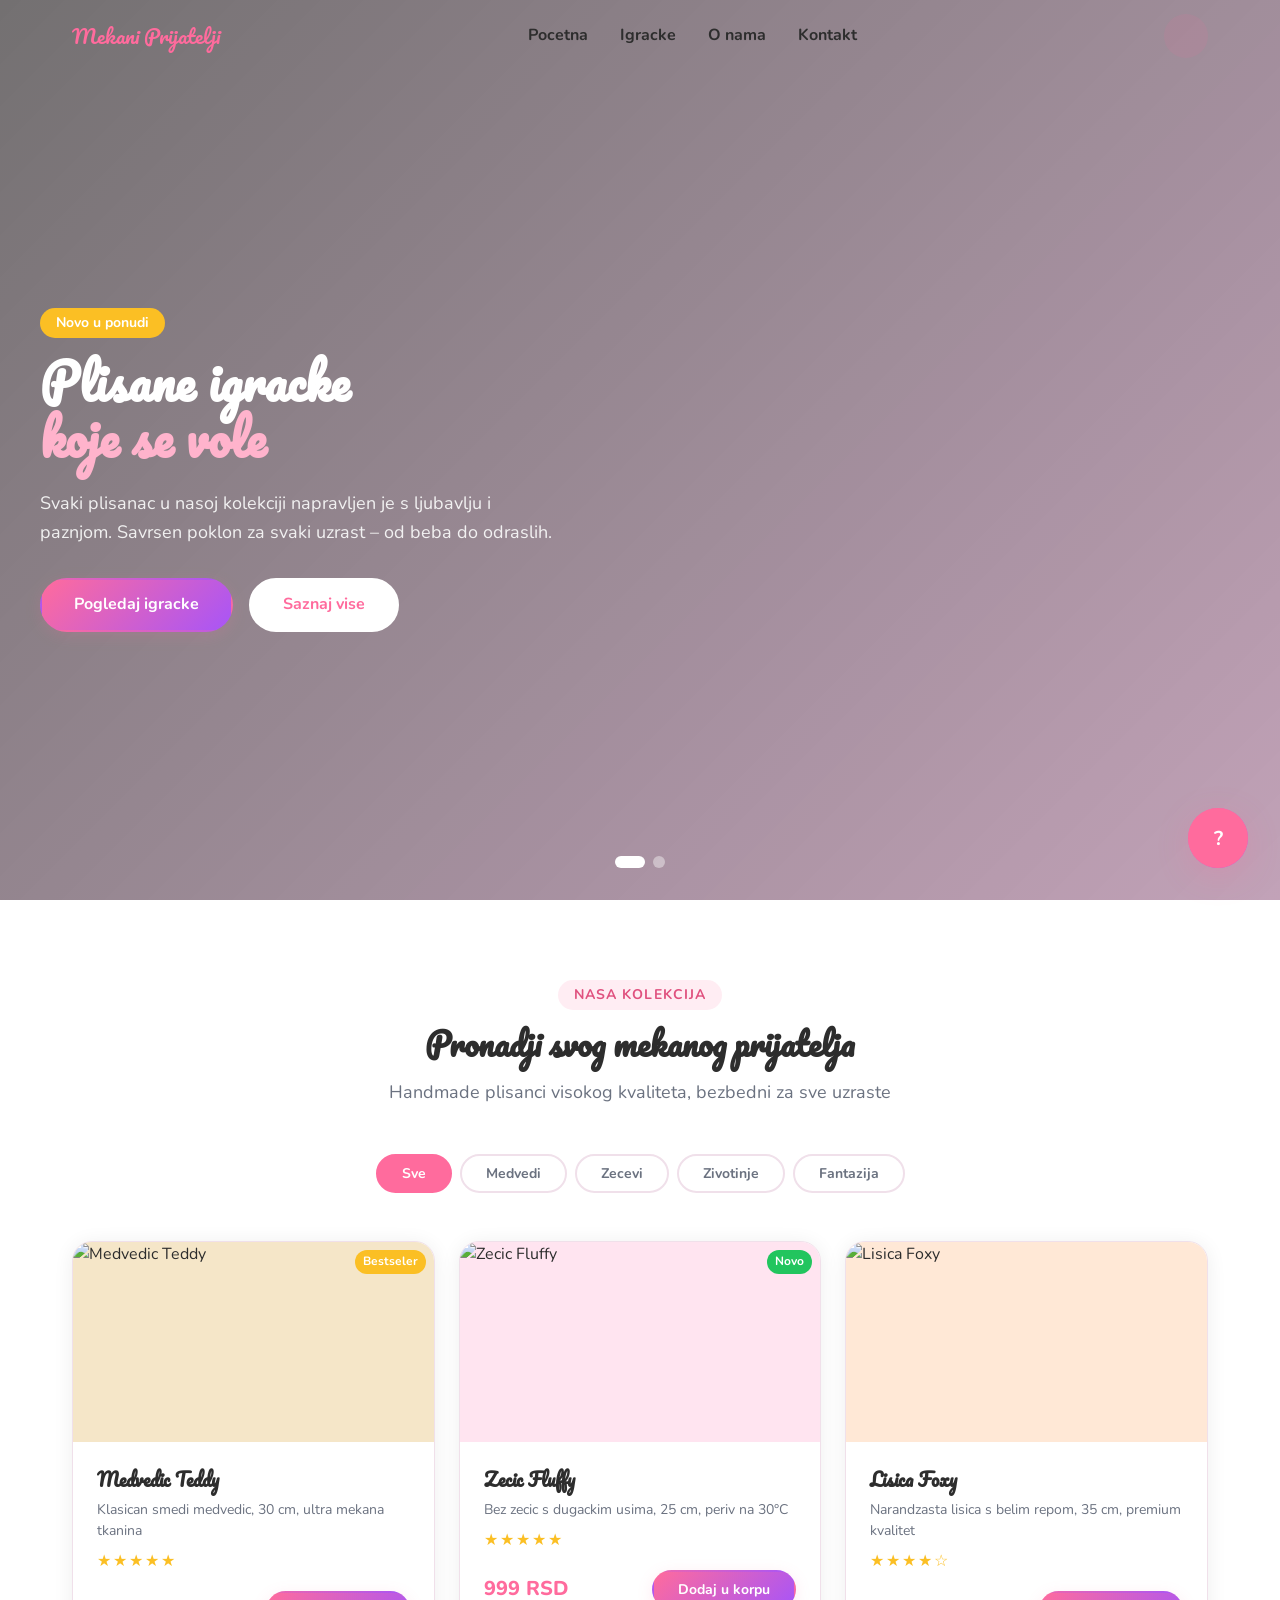
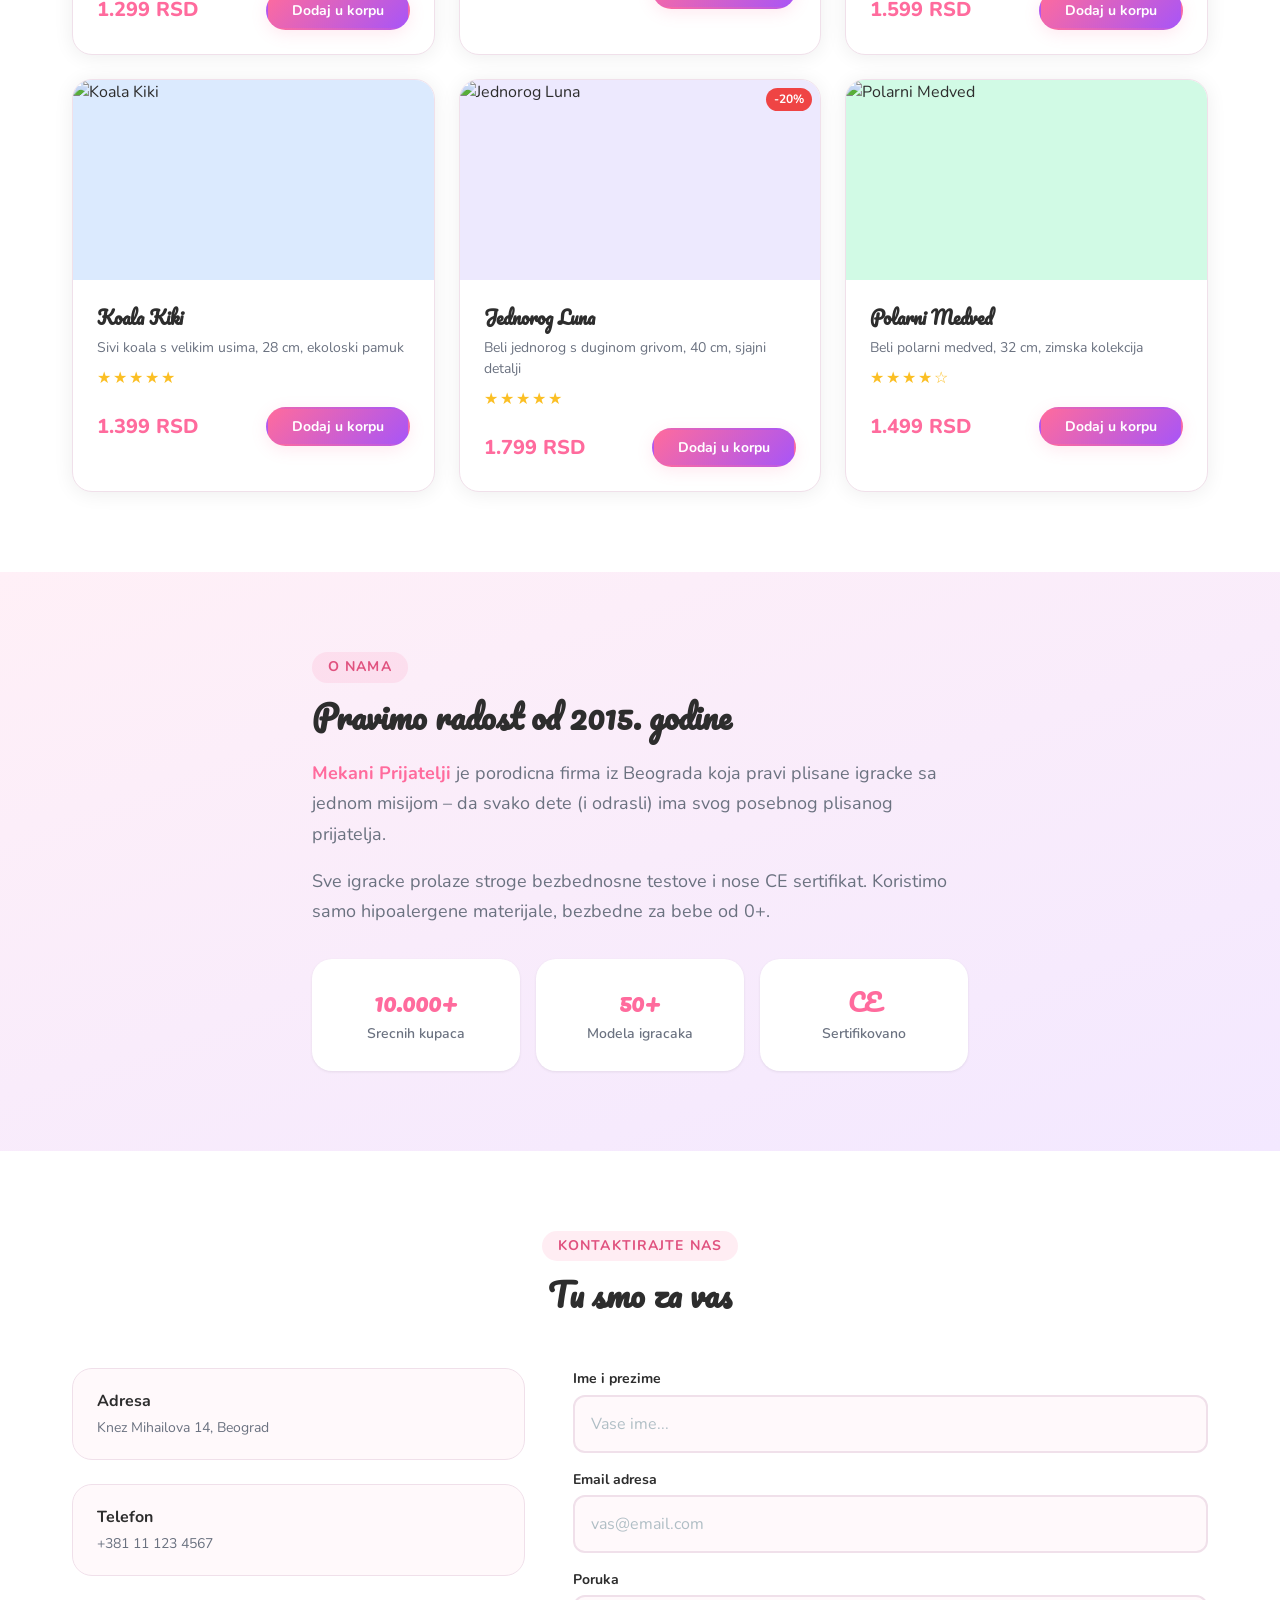
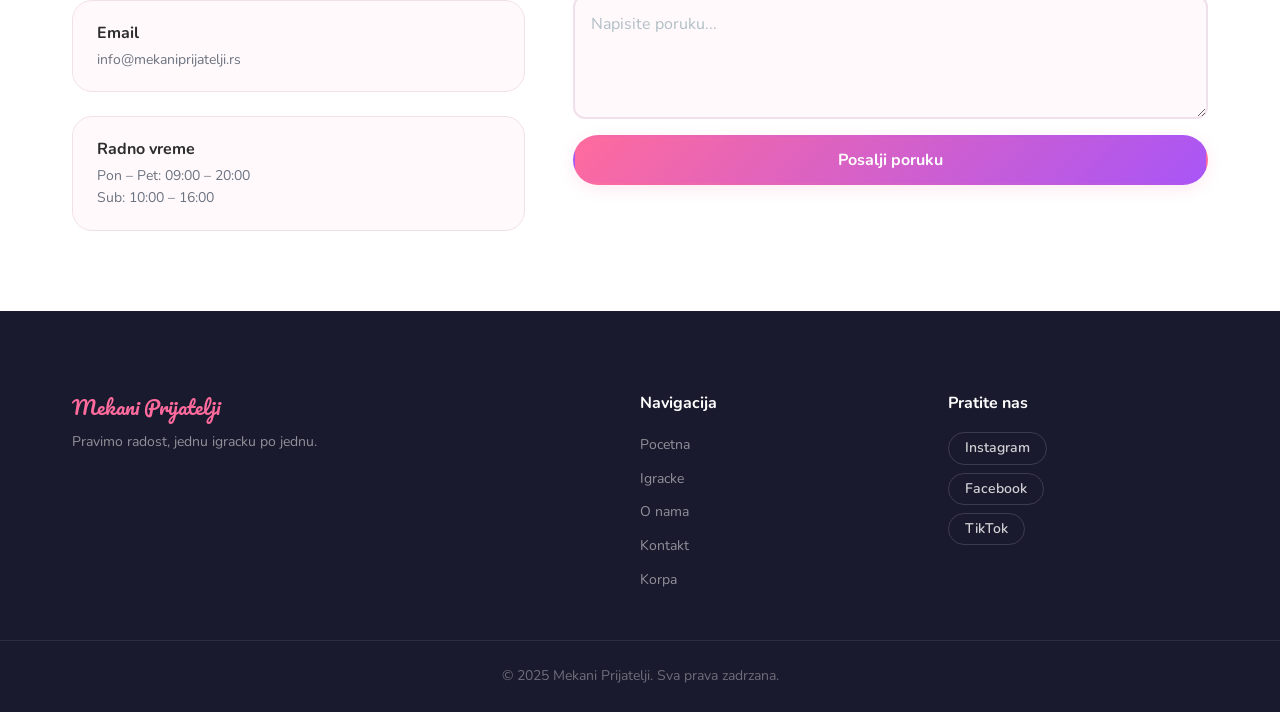
==== commit bec87ee5: "Skrati SCSS, ukloni emoudzije, ocisti mrtav CSS kod - Prepisana _hero.scss da odgovara slider HTML-u" ====
--- a/index.html
+++ b/index.html
@@ -3,7 +3,7 @@
 <head>
   <meta charset="UTF-8" />
   <meta name="viewport" content="width=device-width, initial-scale=1.0" />
-  <title>Mekani Prijatelji – Prodavnica Plišanih Igračaka</title>
+  <title>Mekani Prijatelji – Prodavnica Plisanih Igracaka</title>
   <link rel="preconnect" href="https://fonts.googleapis.com" />
   <link rel="preconnect" href="https://fonts.gstatic.com" crossorigin />
   <link href="https://fonts.googleapis.com/css2?family=Nunito:wght@400;600;700;800&family=Pacifico&display=swap" rel="stylesheet" />
@@ -11,24 +11,22 @@
 </head>
 <body>
 
-  <!-- ===== HEADER ===== -->
+  <!-- HEADER -->
   <header class="header" id="header">
     <div class="container header__inner">
       <a href="index.html" class="header__logo">
-        <span class="header__logo-icon">🧸</span>
         <span class="header__logo-text">Mekani Prijatelji</span>
       </a>
       <nav class="header__nav" id="nav">
         <ul class="header__nav-list" id="navList">
-          <li><a href="#hero"     class="header__nav-link">Početna</a></li>
-          <li><a href="#products" class="header__nav-link">Igračke</a></li>
+          <li><a href="#hero"     class="header__nav-link">Pocetna</a></li>
+          <li><a href="#products" class="header__nav-link">Igracke</a></li>
           <li><a href="#about"    class="header__nav-link">O nama</a></li>
           <li><a href="#contact"  class="header__nav-link">Kontakt</a></li>
         </ul>
       </nav>
       <div class="header__right">
         <a href="korpa.html" class="cart-btn" id="cartBtn" aria-label="Korpa">
-          <span class="cart-btn__icon">🛒</span>
           <span class="cart-btn__count" id="cartCount">0</span>
         </a>
         <button class="header__burger" id="burger" aria-label="Meni">
@@ -38,7 +36,7 @@
     </div>
   </header>
 
-  <!-- ===== HERO ===== -->
+  <!-- HERO -->
   <section class="hero" id="hero">
     <div class="hero__slider" id="heroSlider">
       <div class="hero__slide hero__slide--active" style="background-image: url('images/hero1.jpg')"></div>
@@ -48,54 +46,53 @@
 
     <div class="container hero__content">
       <div class="hero__text">
-        <span class="hero__badge">Novo u ponudi ⭐</span>
-        <h1 class="hero__title">Plišane igračke<br/><em>koje se vole</em></h1>
+        <span class="hero__badge">Novo u ponudi</span>
+        <h1 class="hero__title">Plisane igracke<br/><em>koje se vole</em></h1>
         <p class="hero__desc">
-          Svaki plišanac u našoj kolekciji napravljen je s ljubavlju i pažnjom.
-          Savršen poklon za svaki uzrast – od beba do odraslih.
+          Svaki plisanac u nasoj kolekciji napravljen je s ljubavlju i paznjom.
+          Savrsen poklon za svaki uzrast – od beba do odraslih.
         </p>
         <div class="hero__actions">
-          <a href="#products" class="btn btn--primary">Pogledaj igračke</a>
-          <a href="#about"    class="btn btn--white">Saznaj više</a>
-        </div>
-      </div>
-    </div>
-
-    <!-- Slider kontrole -->
+          <a href="#products" class="btn btn--primary">Pogledaj igracke</a>
+          <a href="#about"    class="btn btn--white">Saznaj vise</a>
+        </div>
+      </div>
+    </div>
+
     <div class="hero__dots" id="heroDots">
       <button class="hero__dot hero__dot--active" data-index="0" aria-label="Slajd 1"></button>
       <button class="hero__dot" data-index="1" aria-label="Slajd 2"></button>
     </div>
   </section>
 
-  <!-- ===== PRODUCTS ===== -->
+  <!-- IGRACKE -->
   <section class="products" id="products">
     <div class="container">
       <div class="section-header">
-        <span class="section-header__tag">Naša kolekcija</span>
-        <h2 class="section-header__title">Pronađi svog mekanog prijatelja</h2>
-        <p class="section-header__desc">Handmade plišanci visokog kvaliteta, bezbedni za sve uzraste</p>
+        <span class="section-header__tag">Nasa kolekcija</span>
+        <h2 class="section-header__title">Pronadji svog mekanog prijatelja</h2>
+        <p class="section-header__desc">Handmade plisanci visokog kvaliteta, bezbedni za sve uzraste</p>
       </div>
 
       <div class="products__filter">
         <button class="filter-btn filter-btn--active" data-filter="all">Sve</button>
         <button class="filter-btn" data-filter="medvedi">Medvedi</button>
-        <button class="filter-btn" data-filter="zecevi">Zečevi</button>
-        <button class="filter-btn" data-filter="zivotinje">Životinje</button>
+        <button class="filter-btn" data-filter="zecevi">Zecevi</button>
+        <button class="filter-btn" data-filter="zivotinje">Zivotinje</button>
         <button class="filter-btn" data-filter="fantazija">Fantazija</button>
       </div>
 
       <div class="products__grid" id="productsGrid">
 
         <div class="product-card" data-category="medvedi"
-             data-id="1" data-name="Medvedić Teddy" data-price="1299" data-img="images/medvjedic-teddy.jpg">
+             data-id="1" data-name="Medvedic Teddy" data-price="1299" data-img="images/medvjedic-teddy.jpg">
           <div class="product-card__img-wrap product-card__img-wrap--brown">
-            <img src="images/medvjedic-teddy.jpg" alt="Medvedić Teddy" class="product-card__img" />
+            <img src="images/medvjedic-teddy.jpg" alt="Medvedic Teddy" class="product-card__img" />
             <span class="product-card__badge">Bestseler</span>
           </div>
           <div class="product-card__body">
-            <h3 class="product-card__name">Medvedić Teddy</h3>
-            <p class="product-card__desc">Klasičan smeđi medvedić, 30 cm, ultra mekana tkanina</p>
+            <h3 class="product-card__name">Medvedic Teddy</h3>
+            <p class="product-card__desc">Klasican smedi medvedic, 30 cm, ultra mekana tkanina</p>
             <div class="product-card__stars">★★★★★</div>
             <div class="product-card__footer">
               <span class="product-card__price">1.299 RSD</span>
@@ -105,14 +102,14 @@
         </div>
 
         <div class="product-card" data-category="zecevi"
-             data-id="2" data-name="Zečić Fluffy" data-price="999" data-img="images/zecic-fluffy.jpg">
+             data-id="2" data-name="Zecic Fluffy" data-price="999" data-img="images/zecic-fluffy.jpg">
           <div class="product-card__img-wrap product-card__img-wrap--pink">
-            <img src="images/zecic-fluffy.jpg" alt="Zečić Fluffy" class="product-card__img" />
+            <img src="images/zecic-fluffy.jpg" alt="Zecic Fluffy" class="product-card__img" />
             <span class="product-card__badge product-card__badge--new">Novo</span>
           </div>
           <div class="product-card__body">
-            <h3 class="product-card__name">Zečić Fluffy</h3>
-            <p class="product-card__desc">Bež zečić s dugačkim ušima, 25 cm, periv na 30°C</p>
+            <h3 class="product-card__name">Zecic Fluffy</h3>
+            <p class="product-card__desc">Bez zecic s dugackim usima, 25 cm, periv na 30°C</p>
             <div class="product-card__stars">★★★★★</div>
             <div class="product-card__footer">
               <span class="product-card__price">999 RSD</span>
@@ -128,7 +125,7 @@
           </div>
           <div class="product-card__body">
             <h3 class="product-card__name">Lisica Foxy</h3>
-            <p class="product-card__desc">Narandžasta lisica s belim repom, 35 cm, premium kvalitet</p>
+            <p class="product-card__desc">Narandzasta lisica s belim repom, 35 cm, premium kvalitet</p>
             <div class="product-card__stars">★★★★☆</div>
             <div class="product-card__footer">
               <span class="product-card__price">1.599 RSD</span>
@@ -144,7 +141,7 @@
           </div>
           <div class="product-card__body">
             <h3 class="product-card__name">Koala Kiki</h3>
-            <p class="product-card__desc">Sivi koala s velikim ušima, 28 cm, ekološki pamuk</p>
+            <p class="product-card__desc">Sivi koala s velikim usima, 28 cm, ekoloski pamuk</p>
             <div class="product-card__stars">★★★★★</div>
             <div class="product-card__footer">
               <span class="product-card__price">1.399 RSD</span>
@@ -190,46 +187,37 @@
     </div>
   </section>
 
-  <!-- ===== ABOUT ===== -->
+  <!-- O NAMA -->
   <section class="about" id="about">
     <div class="container about__inner">
-      <div class="about__visual">
-        <div class="about__emoji-grid">
-          <span>🧸</span><span>🐰</span>
-          <span>🦊</span><span>🐨</span>
-          <span>🦄</span><span>🐻‍❄️</span>
-        </div>
-      </div>
-      <div class="about__text">
-        <span class="section-header__tag">O nama</span>
-        <h2 class="about__title">Pravimo radost od 2015. godine</h2>
-        <p class="about__desc">
-          <strong>Mekani Prijatelji</strong> je porodična firma iz Beograda koja pravi plišane igračke
-          sa jednom misijom – da svako dete (i odrasli) ima svog posebnog plišanog prijatelja.
-        </p>
-        <p class="about__desc">
-          Sve igračke prolaze stroge bezbednosne testove i nose CE sertifikat. Koristimo
-          samo hipoalergene materijale, bezbedne za bebe od 0+.
-        </p>
-        <div class="about__stats">
-          <div class="about__stat">
-            <strong>10.000+</strong>
-            <span>Srećnih kupaca</span>
-          </div>
-          <div class="about__stat">
-            <strong>50+</strong>
-            <span>Modela igračaka</span>
-          </div>
-          <div class="about__stat">
-            <strong>CE</strong>
-            <span>Sertifikovano</span>
-          </div>
+      <span class="section-header__tag">O nama</span>
+      <h2 class="about__title">Pravimo radost od 2015. godine</h2>
+      <p class="about__desc">
+        <strong>Mekani Prijatelji</strong> je porodicna firma iz Beograda koja pravi plisane igracke
+        sa jednom misijom – da svako dete (i odrasli) ima svog posebnog plisanog prijatelja.
+      </p>
+      <p class="about__desc">
+        Sve igracke prolaze stroge bezbednosne testove i nose CE sertifikat. Koristimo
+        samo hipoalergene materijale, bezbedne za bebe od 0+.
+      </p>
+      <div class="about__stats">
+        <div class="about__stat">
+          <strong>10.000+</strong>
+          <span>Srecnih kupaca</span>
+        </div>
+        <div class="about__stat">
+          <strong>50+</strong>
+          <span>Modela igracaka</span>
+        </div>
+        <div class="about__stat">
+          <strong>CE</strong>
+          <span>Sertifikovano</span>
         </div>
       </div>
     </div>
   </section>
 
-  <!-- ===== CONTACT ===== -->
+  <!-- KONTAKT -->
   <section class="contact" id="contact">
     <div class="container">
       <div class="section-header">
@@ -239,38 +227,26 @@
       <div class="contact__grid">
         <div class="contact__info">
           <div class="contact__info-item">
-            <span class="contact__icon">📍</span>
-            <div>
-              <strong>Adresa</strong>
-              <p>Knez Mihailova 14, Beograd</p>
-            </div>
+            <strong>Adresa</strong>
+            <p>Knez Mihailova 14, Beograd</p>
           </div>
           <div class="contact__info-item">
-            <span class="contact__icon">📞</span>
-            <div>
-              <strong>Telefon</strong>
-              <p>+381 11 123 4567</p>
-            </div>
+            <strong>Telefon</strong>
+            <p>+381 11 123 4567</p>
           </div>
           <div class="contact__info-item">
-            <span class="contact__icon">✉️</span>
-            <div>
-              <strong>Email</strong>
-              <p>info@mekaniprijatelji.rs</p>
-            </div>
+            <strong>Email</strong>
+            <p>info@mekaniprijatelji.rs</p>
           </div>
           <div class="contact__info-item">
-            <span class="contact__icon">🕐</span>
-            <div>
-              <strong>Radno vreme</strong>
-              <p>Pon – Pet: 09:00 – 20:00<br/>Sub: 10:00 – 16:00</p>
-            </div>
+            <strong>Radno vreme</strong>
+            <p>Pon – Pet: 09:00 – 20:00<br/>Sub: 10:00 – 16:00</p>
           </div>
         </div>
         <form class="contact__form" id="contactForm">
           <div class="form-group">
             <label for="name">Ime i prezime</label>
-            <input type="text" id="name" name="name" placeholder="Vaše ime..." required />
+            <input type="text" id="name" name="name" placeholder="Vase ime..." required />
           </div>
           <div class="form-group">
             <label for="email">Email adresa</label>
@@ -278,28 +254,27 @@
           </div>
           <div class="form-group">
             <label for="message">Poruka</label>
-            <textarea id="message" name="message" rows="4" placeholder="Napišite poruku..." required></textarea>
-          </div>
-          <button type="submit" class="btn btn--primary btn--full">Pošalji poruku</button>
+            <textarea id="message" name="message" rows="4" placeholder="Napisite poruku..." required></textarea>
+          </div>
+          <button type="submit" class="btn btn--primary btn--full">Posalji poruku</button>
           <p class="contact__form-msg" id="formMsg"></p>
         </form>
       </div>
     </div>
   </section>
 
-  <!-- ===== FOOTER ===== -->
+  <!-- FOOTER -->
   <footer class="footer">
     <div class="container footer__inner">
       <div class="footer__brand">
-        <span class="header__logo-icon">🧸</span>
         <span class="footer__name">Mekani Prijatelji</span>
-        <p>Pravimo radost, jednu igračku po jednu.</p>
+        <p>Pravimo radost, jednu igracku po jednu.</p>
       </div>
       <div class="footer__links">
         <h4>Navigacija</h4>
         <ul>
-          <li><a href="#hero">Početna</a></li>
-          <li><a href="#products">Igračke</a></li>
+          <li><a href="#hero">Pocetna</a></li>
+          <li><a href="#products">Igracke</a></li>
           <li><a href="#about">O nama</a></li>
           <li><a href="#contact">Kontakt</a></li>
           <li><a href="korpa.html">Korpa</a></li>
@@ -315,20 +290,19 @@
       </div>
     </div>
     <div class="footer__bottom">
-      <p>© 2025 Mekani Prijatelji. Sva prava zadržana.</p>
+      <p>© 2025 Mekani Prijatelji. Sva prava zadrzana.</p>
     </div>
   </footer>
 
-  <!-- ===== CHATBOT ===== -->
+  <!-- CHATBOT -->
   <div class="chatbot" id="chatbot">
     <button class="chatbot__toggle" id="chatbotToggle" aria-label="Otvori chat">
-      <span class="chatbot__toggle-icon chatbot__toggle-icon--open">💬</span>
+      <span class="chatbot__toggle-icon chatbot__toggle-icon--open">?</span>
       <span class="chatbot__toggle-icon chatbot__toggle-icon--close hidden">✕</span>
     </button>
 
     <div class="chatbot__window" id="chatbotWindow" aria-hidden="true">
       <div class="chatbot__header">
-        <div class="chatbot__avatar">🧸</div>
         <div class="chatbot__header-info">
           <strong>Teddy Asistent</strong>
           <span class="chatbot__status">Online</span>
@@ -338,19 +312,17 @@
 
       <div class="chatbot__messages" id="chatbotMessages">
         <div class="chatbot__msg chatbot__msg--bot">
-          <span class="chatbot__msg-avatar">🧸</span>
           <div class="chatbot__bubble">
-            Zdravo! Ja sam Teddy, vaš virtualni asistent. Kako vam mogu pomoći danas? 🐾
+            Zdravo! Ja sam Teddy, vas virtuelni asistent. Kako vam mogu pomoci danas?
           </div>
         </div>
         <div class="chatbot__msg chatbot__msg--bot">
-          <span class="chatbot__msg-avatar">🧸</span>
           <div class="chatbot__bubble chatbot__bubble--suggestions">
-            <p>Možete me pitati o:</p>
+            <p>Mozete me pitati o:</p>
             <div class="chatbot__suggestions">
-              <button class="chatbot__suggestion" data-msg="Koje igračke imate?">Koje igračke imate?</button>
+              <button class="chatbot__suggestion" data-msg="Koje igracke imate?">Koje igracke imate?</button>
               <button class="chatbot__suggestion" data-msg="Koje su cene?">Koje su cene?</button>
-              <button class="chatbot__suggestion" data-msg="Da li šaljete poštom?">Dostava</button>
+              <button class="chatbot__suggestion" data-msg="Da li saljete postom?">Dostava</button>
               <button class="chatbot__suggestion" data-msg="Radno vreme">Radno vreme</button>
             </div>
           </div>
@@ -358,8 +330,8 @@
       </div>
 
       <div class="chatbot__input-wrap">
-        <input type="text" class="chatbot__input" id="chatbotInput" placeholder="Napišite poruku..." autocomplete="off" />
-        <button class="chatbot__send" id="chatbotSend" aria-label="Pošalji">➤</button>
+        <input type="text" class="chatbot__input" id="chatbotInput" placeholder="Napisite poruku..." autocomplete="off" />
+        <button class="chatbot__send" id="chatbotSend" aria-label="Posalji">→</button>
       </div>
     </div>
   </div>
--- a/css/main.css
+++ b/css/main.css
@@ -1,404 +1,145 @@
-/* ============================================================
-   main.css – Kompajliran iz SASS/SCSS fajlova
-   Kompajliraj sa: sass scss/main.scss css/main.css --style=compressed
-   ============================================================ */
-
 /* ===== RESET & BASE ===== */
 *, *::before, *::after { box-sizing: border-box; margin: 0; padding: 0; }
 html { scroll-behavior: smooth; font-size: 16px; }
-body {
-  font-family: 'Nunito', sans-serif;
-  font-size: 1rem;
-  color: #2d2d2d;
-  background-color: #fff9fb;
-  line-height: 1.6;
-  overflow-x: hidden;
-}
+body { font-family: 'Nunito', sans-serif; font-size: 1rem; color: #2d2d2d; background-color: #fff9fb; line-height: 1.6; overflow-x: hidden; }
 a { color: inherit; text-decoration: none; transition: color 0.15s ease; }
 ul { list-style: none; }
 img { max-width: 100%; display: block; }
 button { background: none; border: none; cursor: pointer; font-family: 'Nunito', sans-serif; }
 
 /* ===== CONTAINER ===== */
-.container {
-  width: 100%;
-  max-width: 1200px;
-  margin: 0 auto;
-  padding: 0 2rem;
-}
+.container { width: 100%; max-width: 1200px; margin: 0 auto; padding: 0 2rem; }
 @media (max-width: 576px) { .container { padding: 0 1rem; } }
 
 /* ===== SECTION HEADER ===== */
 .section-header { text-align: center; margin-bottom: 3rem; }
-.section-header__tag {
-  display: inline-block;
-  background: rgba(255, 107, 157, 0.12);
-  color: #e0527f;
-  font-size: 0.875rem;
-  font-weight: 700;
-  text-transform: uppercase;
-  letter-spacing: 0.08em;
-  padding: 0.25rem 1rem;
-  border-radius: 9999px;
-  margin-bottom: 0.5rem;
-}
-.section-header__title {
-  font-family: 'Pacifico', cursive;
-  font-size: 2rem;
-  color: #2d2d2d;
-  margin-bottom: 0.5rem;
-}
+.section-header__tag { display: inline-block; background: rgba(255,107,157,0.12); color: #e0527f; font-size: 0.875rem; font-weight: 700; text-transform: uppercase; letter-spacing: 0.08em; padding: 0.25rem 1rem; border-radius: 9999px; margin-bottom: 0.5rem; }
+.section-header__title { font-family: 'Pacifico', cursive; font-size: 2rem; color: #2d2d2d; margin-bottom: 0.5rem; }
 @media (max-width: 768px) { .section-header__title { font-size: 1.5rem; } }
 .section-header__desc { color: #6b7280; font-size: 1.125rem; max-width: 540px; margin: 0 auto; }
 
 /* ===== BUTTONS ===== */
-.btn {
-  display: inline-flex;
-  align-items: center;
-  justify-content: center;
-  gap: 0.5rem;
-  padding: 0.75rem 2rem;
-  border: 2px solid transparent;
-  border-radius: 9999px;
-  font-family: 'Nunito', sans-serif;
-  font-weight: 700;
-  font-size: 1rem;
-  cursor: pointer;
-  transition: all 0.25s ease;
-  text-decoration: none;
-  white-space: nowrap;
-}
-.btn--primary {
-  background: linear-gradient(135deg, #ff6b9d, #a855f7);
-  color: #fff;
-  box-shadow: 0 4px 16px rgba(255,107,157,0.15);
-  transition: transform 0.25s ease, box-shadow 0.25s ease;
-}
+.btn { display: inline-flex; align-items: center; justify-content: center; gap: 0.5rem; padding: 0.75rem 2rem; border: 2px solid transparent; border-radius: 9999px; font-family: 'Nunito', sans-serif; font-weight: 700; font-size: 1rem; cursor: pointer; transition: all 0.25s ease; text-decoration: none; white-space: nowrap; }
+.btn--primary { background: linear-gradient(135deg, #ff6b9d, #a855f7); color: #fff; box-shadow: 0 4px 16px rgba(255,107,157,0.15); transition: transform 0.25s ease, box-shadow 0.25s ease; }
 .btn--primary:hover { transform: translateY(-4px); box-shadow: 0 8px 32px rgba(255,107,157,0.22); opacity: 0.92; }
 .btn--outline { border-color: #ff6b9d; color: #ff6b9d; background: transparent; }
 .btn--outline:hover { background: #ff6b9d; color: #fff; }
+.btn--white { background: #fff; color: #ff6b9d; border-color: #fff; font-weight: 700; }
+.btn--white:hover { background: transparent; color: #fff; border-color: #fff; }
 .btn--small { padding: 0.5rem 1.5rem; font-size: 0.875rem; }
 .btn--full { width: 100%; }
 
-/* ===== ANIMATIONS ===== */
+/* ===== ANIMACIJE ===== */
 @keyframes fadeInUp { from { opacity:0; transform:translateY(24px); } to { opacity:1; transform:translateY(0); } }
-@keyframes float { 0%,100% { transform:translateY(0); } 50% { transform:translateY(-10px); } }
 @keyframes pulse-ring { 0% { transform:scale(1); opacity:0.6; } 100% { transform:scale(1.6); opacity:0; } }
 @keyframes bounce { 0%,60%,100% { transform:translateY(0); } 30% { transform:translateY(-6px); } }
 .hidden { display: none !important; }
 
 /* ===== HEADER ===== */
-.header {
-  position: fixed;
-  top: 0; left: 0; right: 0;
-  height: 72px;
-  z-index: 1000;
-  transition: background 0.25s ease, box-shadow 0.25s ease;
-}
-.header.scrolled {
-  background: rgba(255,255,255,0.65);
-  backdrop-filter: blur(12px);
-  -webkit-backdrop-filter: blur(12px);
-  border-bottom: 1px solid rgba(255,255,255,0.5);
-  box-shadow: 0 1px 3px rgba(0,0,0,0.08);
-}
-.header__inner {
-  height: 100%;
-  display: flex;
-  flex-direction: row;
-  align-items: center;
-  gap: 1rem;
-  justify-content: space-between;
-}
-.header__logo {
-  display: flex;
-  flex-direction: row;
-  align-items: center;
-  gap: 0.5rem;
-  font-family: 'Pacifico', cursive;
-  font-size: 1.25rem;
-  color: #ff6b9d;
-}
-.header__logo-icon { font-size: 1.75rem; }
-.header__nav-list {
-  display: flex;
-  flex-direction: row;
-  align-items: center;
-  gap: 2rem;
-}
+.header { position: fixed; top: 0; left: 0; right: 0; height: 72px; z-index: 1000; transition: background 0.25s ease, box-shadow 0.25s ease; }
+.header.scrolled { background: rgba(255,255,255,0.65); backdrop-filter: blur(12px); -webkit-backdrop-filter: blur(12px); border-bottom: 1px solid rgba(255,255,255,0.5); box-shadow: 0 1px 3px rgba(0,0,0,0.08); }
+.header__inner { height: 100%; display: flex; align-items: center; gap: 1rem; justify-content: space-between; }
+.header__logo { display: flex; align-items: center; gap: 0.5rem; font-family: 'Pacifico', cursive; font-size: 1.25rem; color: #ff6b9d; }
+.header__nav-list { display: flex; align-items: center; gap: 2rem; }
 @media (max-width: 768px) {
-  .header__nav-list {
-    display: none;
-    flex-direction: column;
-    position: fixed;
-    inset: 0;
-    background: #fff9fb;
-    align-items: center;
-    justify-content: center;
-    gap: 2rem;
-    z-index: 999;
-  }
+  .header__nav-list { display: none; flex-direction: column; position: fixed; inset: 0; background: #fff9fb; align-items: center; justify-content: center; gap: 2rem; z-index: 999; }
   .header__nav-list.open { display: flex; }
 }
-.header__nav-link {
-  font-weight: 700;
-  color: #2d2d2d;
-  position: relative;
-  padding-bottom: 2px;
-}
-.header__nav-link::after {
-  content: '';
-  position: absolute;
-  bottom: 0; left: 0;
-  width: 0; height: 2px;
-  background: #ff6b9d;
-  border-radius: 9999px;
-  transition: width 0.25s ease;
-}
+.header__nav-link { font-weight: 700; color: #2d2d2d; position: relative; padding-bottom: 2px; }
+.header__nav-link::after { content: ''; position: absolute; bottom: 0; left: 0; width: 0; height: 2px; background: #ff6b9d; border-radius: 9999px; transition: width 0.25s ease; }
 .header__nav-link:hover::after { width: 100%; }
 .header__nav-link:hover { color: #ff6b9d; }
 .header__burger { display: none; flex-direction: column; gap: 5px; padding: 0.5rem; }
 @media (max-width: 768px) { .header__burger { display: flex; } }
-.header__burger span {
-  display: block;
-  width: 24px; height: 2px;
-  background: #2d2d2d;
-  border-radius: 9999px;
-  transition: all 0.25s ease;
-}
+.header__burger span { display: block; width: 24px; height: 2px; background: #2d2d2d; border-radius: 9999px; transition: all 0.25s ease; }
+.header__right { display: flex; align-items: center; gap: 0.75rem; }
+
+/* ===== DUGME KORPE ===== */
+.cart-btn { position: relative; display: flex; align-items: center; justify-content: center; width: 44px; height: 44px; border-radius: 9999px; background: rgba(255,107,157,0.1); transition: background 0.2s ease; }
+.cart-btn:hover { background: rgba(255,107,157,0.2); }
+.cart-btn__count { position: absolute; top: -2px; right: -2px; background: #ff6b9d; color: #fff; font-size: 0.65rem; font-weight: 800; width: 18px; height: 18px; border-radius: 9999px; display: flex; align-items: center; justify-content: center; opacity: 0; transform: scale(0.5); transition: all 0.2s ease; }
+.cart-btn__count.has-items { opacity: 1; transform: scale(1); }
 
 /* ===== HERO ===== */
-.hero {
-  position: relative;
-  min-height: 100vh;
-  display: flex;
-  align-items: center;
-  justify-content: center;
-  padding: calc(72px + 3rem) 0 5rem;
-  overflow: hidden;
-}
-.hero__bg-shapes { position: absolute; inset: 0; pointer-events: none; overflow: hidden; }
-.hero__shape { position: absolute; border-radius: 9999px; opacity: 0.18; }
-.hero__shape--1 { width:500px; height:500px; background:#ff6b9d; top:-100px; right:-100px; animation: float 6s ease-in-out infinite; }
-.hero__shape--2 { width:300px; height:300px; background:#a855f7; bottom:50px; left:-80px; animation: float 8s ease-in-out infinite reverse; }
-.hero__shape--3 { width:180px; height:180px; background:#fbbf24; top:50%; left:45%; animation: float 5s ease-in-out infinite 1s; }
-.hero__content {
-  display: grid;
-  grid-template-columns: 1fr 1fr;
-  gap: 5rem;
-  align-items: center;
-  position: relative;
-  z-index: 1;
-}
-@media (max-width: 1024px) { .hero__content { grid-template-columns: 1fr; text-align: center; } }
-.hero__text { animation: fadeInUp 0.6s ease both; animation-delay: 0.1s; }
-.hero__badge {
-  display: inline-block;
-  background: linear-gradient(90deg, #fbbf24, #f97316);
-  color: #fff;
-  font-size: 0.875rem;
-  font-weight: 700;
-  padding: 0.25rem 1rem;
-  border-radius: 9999px;
-  margin-bottom: 1rem;
-}
-.hero__title {
-  font-family: 'Pacifico', cursive;
-  font-size: 2.75rem;
-  line-height: 1.15;
-  margin-bottom: 1.5rem;
-  color: #2d2d2d;
-}
-.hero__title em { font-style: normal; color: #ff6b9d; }
+.hero { position: relative; min-height: 100vh; display: flex; align-items: center; overflow: hidden; }
+.hero__slider { position: absolute; inset: 0; z-index: 0; }
+.hero__slide { position: absolute; inset: 0; background-size: cover; background-position: center; opacity: 0; transition: opacity 1s ease; }
+.hero__slide--active { opacity: 1; }
+.hero__overlay { position: absolute; inset: 0; background: linear-gradient(135deg, rgba(0,0,0,0.55) 0%, rgba(80,0,60,0.35) 100%); z-index: 1; }
+.hero__content { position: relative; z-index: 2; padding: 120px 0 80px; }
+.hero__text { max-width: 600px; }
+.hero__badge { display: inline-block; background: #fbbf24; color: #fff; font-size: 0.875rem; font-weight: 700; padding: 0.25rem 1rem; border-radius: 9999px; margin-bottom: 1rem; }
+.hero__title { font-family: 'Pacifico', cursive; font-size: 3rem; line-height: 1.15; margin-bottom: 1.5rem; color: #fff; }
+.hero__title em { font-style: normal; color: #ffb3cc; }
 @media (max-width: 768px) { .hero__title { font-size: 2rem; } }
-.hero__desc { font-size: 1.125rem; color: #6b7280; max-width: 480px; margin-bottom: 2rem; }
-@media (max-width: 1024px) { .hero__desc { margin: 0 auto 2rem; } }
-.hero__actions { display: flex; flex-direction: row; align-items: center; gap: 1rem; }
-@media (max-width: 1024px) { .hero__actions { justify-content: center; } }
-@media (max-width: 576px) { .hero__actions { flex-direction: column; } }
-.hero__image { animation: fadeInUp 0.6s ease both; animation-delay: 0.3s; }
-.hero__plush-wrap { display: flex; flex-direction: column; gap: 1rem; align-items: flex-end; }
-@media (max-width: 1024px) { .hero__plush-wrap { flex-direction: row; justify-content: center; } }
-.hero__plush-card {
-  background: rgba(255,255,255,0.65);
-  backdrop-filter: blur(12px);
-  -webkit-backdrop-filter: blur(12px);
-  border: 1px solid rgba(255,255,255,0.5);
-  border-radius: 1.25rem;
-  padding: 1.5rem;
-  text-align: center;
-  min-width: 160px;
-  transition: transform 0.25s ease, box-shadow 0.25s ease;
-}
-.hero__plush-card:hover { transform: translateY(-4px); box-shadow: 0 8px 32px rgba(255,107,157,0.22); }
-.hero__plush-card--alt { margin-left: -2rem; }
-@media (max-width: 1024px) { .hero__plush-card--alt { margin-left: 0; margin-top: -2rem; } }
-.hero__plush-card p { font-weight: 700; font-size: 0.875rem; margin-top: 0.5rem; color: #2d2d2d; }
-.hero__plush-emoji { font-size: 3.5rem; display: block; animation: float 4s ease-in-out infinite; }
-
-/* ===== PRODUCTS ===== */
-.products { padding: 5rem 0; background: #ffffff; }
-.products__filter {
-  display: flex;
-  flex-direction: row;
-  align-items: center;
-  gap: 0.5rem;
-  justify-content: center;
-  flex-wrap: wrap;
-  margin-bottom: 3rem;
-}
-.products__grid {
-  display: grid;
-  grid-template-columns: repeat(auto-fill, minmax(280px, 1fr));
-  gap: 1.5rem;
-}
-.filter-btn {
-  padding: 0.5rem 1.5rem;
-  border-radius: 9999px;
-  border: 2px solid #f0e0ea;
-  font-weight: 700;
-  font-size: 0.875rem;
-  color: #6b7280;
-  background: #ffffff;
-  transition: all 0.25s ease;
-  cursor: pointer;
-}
+.hero__desc { font-size: 1.125rem; color: rgba(255,255,255,0.88); max-width: 520px; margin-bottom: 2rem; }
+.hero__actions { display: flex; gap: 1rem; flex-wrap: wrap; }
+.hero__dots { position: absolute; bottom: 2rem; left: 50%; transform: translateX(-50%); z-index: 3; display: flex; gap: 0.5rem; }
+.hero__dot { width: 12px; height: 12px; border-radius: 9999px; background: rgba(255,255,255,0.4); border: none; cursor: pointer; transition: all 0.25s ease; }
+.hero__dot--active { background: #fff; width: 30px; }
+
+/* ===== IGRACKE ===== */
+.products { padding: 5rem 0; background: #fff; }
+.products__filter { display: flex; align-items: center; gap: 0.5rem; justify-content: center; flex-wrap: wrap; margin-bottom: 3rem; }
+.products__grid { display: grid; grid-template-columns: repeat(auto-fill, minmax(280px, 1fr)); gap: 1.5rem; }
+.filter-btn { padding: 0.5rem 1.5rem; border-radius: 9999px; border: 2px solid #f0e0ea; font-weight: 700; font-size: 0.875rem; color: #6b7280; background: #fff; transition: all 0.25s ease; cursor: pointer; }
 .filter-btn:hover { border-color: #ff6b9d; color: #ff6b9d; }
 .filter-btn--active { background: #ff6b9d; border-color: #ff6b9d; color: #fff; }
 .filter-btn--active:hover { opacity: 0.9; }
-.product-card {
-  background: #ffffff;
-  border-radius: 1.25rem;
-  overflow: hidden;
-  box-shadow: 0 2px 20px rgba(0,0,0,0.07);
-  transition: transform 0.25s ease, box-shadow 0.25s ease;
-  border: 1px solid #f0e0ea;
-}
+.product-card { background: #fff; border-radius: 1.25rem; overflow: hidden; box-shadow: 0 2px 20px rgba(0,0,0,0.07); transition: transform 0.25s ease, box-shadow 0.25s ease; border: 1px solid #f0e0ea; }
 .product-card:hover { transform: translateY(-6px); box-shadow: 0 8px 32px rgba(255,107,157,0.22); }
-.product-card__img-wrap {
-  position: relative;
-  background: #ffe4f0;
-  padding: 2rem 0;
-  display: flex;
-  align-items: center;
-  justify-content: center;
-}
+.product-card__img-wrap { position: relative; background: #ffe4f0; overflow: hidden; min-height: 200px; display: flex; align-items: center; justify-content: center; }
 .product-card__img-wrap--pink   { background: #ffe4f0; }
+.product-card__img-wrap--brown  { background: #f5e6c8; }
 .product-card__img-wrap--orange { background: #ffe8d6; }
 .product-card__img-wrap--blue   { background: #dbeafe; }
 .product-card__img-wrap--purple { background: #ede9fe; }
 .product-card__img-wrap--mint   { background: #d1fae5; }
-.product-card__emoji { font-size: 5rem; display: block; animation: float 5s ease-in-out infinite; }
-.product-card__badge {
-  position: absolute;
-  top: 0.5rem; right: 0.5rem;
-  padding: 2px 0.5rem;
-  border-radius: 9999px;
-  font-size: 0.75rem;
-  font-weight: 700;
-  background: #fbbf24;
-  color: #fff;
-}
+.product-card__img { width: 100%; height: 200px; object-fit: cover; display: block; transition: transform 0.35s ease; }
+.product-card:hover .product-card__img { transform: scale(1.05); }
+.product-card__badge { position: absolute; top: 0.5rem; right: 0.5rem; padding: 2px 0.5rem; border-radius: 9999px; font-size: 0.75rem; font-weight: 700; background: #fbbf24; color: #fff; }
 .product-card__badge--new  { background: #22c55e; }
 .product-card__badge--sale { background: #ef4444; }
 .product-card__body { padding: 1.5rem; }
 .product-card__name { font-family: 'Pacifico', cursive; font-size: 1.125rem; margin-bottom: 0.25rem; color: #2d2d2d; }
 .product-card__desc { font-size: 0.875rem; color: #6b7280; margin-bottom: 0.5rem; line-height: 1.5; }
 .product-card__stars { color: #fbbf24; font-size: 1rem; margin-bottom: 1rem; letter-spacing: 2px; }
-.product-card__footer { display: flex; flex-direction: row; align-items: center; gap: 1rem; justify-content: space-between; }
+.product-card__footer { display: flex; align-items: center; gap: 1rem; justify-content: space-between; }
 .product-card__price { font-size: 1.25rem; font-weight: 800; color: #ff6b9d; }
 
-/* ===== ABOUT ===== */
+/* ===== O NAMA ===== */
 .about { padding: 5rem 0; background: linear-gradient(160deg, #fff0f7 0%, #f3e8ff 100%); }
-.about__inner {
-  display: grid;
-  grid-template-columns: 1fr 1.4fr;
-  gap: 5rem;
-  align-items: center;
-}
-@media (max-width: 1024px) { .about__inner { grid-template-columns: 1fr; } }
-.about__visual { display: flex; align-items: center; justify-content: center; }
-.about__emoji-grid { display: grid; grid-template-columns: repeat(3, 1fr); gap: 1rem; }
-.about__emoji-grid span {
-  display: flex;
-  align-items: center;
-  justify-content: center;
-  font-size: 3rem;
-  background: rgba(255,255,255,0.7);
-  border-radius: 1.25rem;
-  padding: 2rem;
-  box-shadow: 0 2px 20px rgba(0,0,0,0.07);
-  transition: transform 0.25s ease;
-}
-.about__emoji-grid span:hover { transform: scale(1.1) rotate(-5deg); }
+.about__inner { max-width: 720px; }
 .about__title { font-family: 'Pacifico', cursive; font-size: 2rem; color: #2d2d2d; margin-bottom: 1rem; }
 @media (max-width: 768px) { .about__title { font-size: 1.5rem; } }
 .about__desc { color: #6b7280; margin-bottom: 1rem; font-size: 1.125rem; line-height: 1.7; }
 .about__desc strong { color: #ff6b9d; }
 .about__stats { display: grid; grid-template-columns: repeat(3, 1fr); gap: 1rem; margin-top: 2rem; }
 @media (max-width: 576px) { .about__stats { grid-template-columns: 1fr; } }
-.about__stat { text-align: center; background: #ffffff; padding: 1.5rem; border-radius: 1.25rem; box-shadow: 0 1px 3px rgba(0,0,0,0.08); }
+.about__stat { text-align: center; background: #fff; padding: 1.5rem; border-radius: 1.25rem; box-shadow: 0 1px 3px rgba(0,0,0,0.08); }
 .about__stat strong { display: block; font-size: 1.5rem; font-weight: 800; color: #ff6b9d; font-family: 'Pacifico', cursive; }
 .about__stat span { font-size: 0.875rem; color: #6b7280; font-weight: 600; }
 
-/* ===== CONTACT ===== */
-.contact { padding: 5rem 0; background: #ffffff; }
-.contact__grid {
-  display: grid;
-  grid-template-columns: 1fr 1.4fr;
-  gap: 3rem;
-  margin-top: 3rem;
-}
+/* ===== KONTAKT ===== */
+.contact { padding: 5rem 0; background: #fff; }
+.contact__grid { display: grid; grid-template-columns: 1fr 1.4fr; gap: 3rem; margin-top: 3rem; }
 @media (max-width: 1024px) { .contact__grid { grid-template-columns: 1fr; } }
 .contact__info { display: flex; flex-direction: column; gap: 1.5rem; }
-.contact__info-item {
-  display: flex;
-  flex-direction: row;
-  align-items: center;
-  gap: 1rem;
-  background: #fff9fb;
-  border-radius: 1.25rem;
-  padding: 1.5rem;
-  border: 1px solid #f0e0ea;
-  transition: box-shadow 0.25s ease;
-}
+.contact__info-item { background: #fff9fb; border-radius: 1.25rem; padding: 1.25rem 1.5rem; border: 1px solid #f0e0ea; transition: box-shadow 0.25s ease; }
 .contact__info-item:hover { box-shadow: 0 4px 16px rgba(255,107,157,0.15); }
 .contact__info-item strong { display: block; font-weight: 700; margin-bottom: 2px; }
 .contact__info-item p { color: #6b7280; font-size: 0.875rem; }
-.contact__icon { font-size: 1.75rem; flex-shrink: 0; }
 .contact__form { display: flex; flex-direction: column; gap: 1rem; }
 .contact__form-msg { text-align: center; font-weight: 700; color: #22c55e; min-height: 1.5rem; }
 .form-group { display: flex; flex-direction: column; gap: 0.25rem; }
 .form-group label { font-weight: 700; font-size: 0.875rem; color: #2d2d2d; }
-.form-group input,
-.form-group textarea {
-  padding: 1rem;
-  border: 2px solid #f0e0ea;
-  border-radius: 0.75rem;
-  font-family: 'Nunito', sans-serif;
-  font-size: 1rem;
-  color: #2d2d2d;
-  background: #fff9fb;
-  transition: border-color 0.15s ease, box-shadow 0.15s ease;
-  resize: vertical;
-}
-.form-group input::placeholder,
-.form-group textarea::placeholder { color: #b0bec5; }
-.form-group input:focus,
-.form-group textarea:focus {
-  outline: none;
-  border-color: #ff6b9d;
-  box-shadow: 0 0 0 3px rgba(255,107,157,0.15);
-}
+.form-group input, .form-group textarea { padding: 1rem; border: 2px solid #f0e0ea; border-radius: 0.75rem; font-family: 'Nunito', sans-serif; font-size: 1rem; color: #2d2d2d; background: #fff9fb; transition: border-color 0.15s ease, box-shadow 0.15s ease; resize: vertical; }
+.form-group input::placeholder, .form-group textarea::placeholder { color: #b0bec5; }
+.form-group input:focus, .form-group textarea:focus { outline: none; border-color: #ff6b9d; box-shadow: 0 0 0 3px rgba(255,107,157,0.15); }
 
 /* ===== FOOTER ===== */
 .footer { background: #1a1a2e; color: rgba(255,255,255,0.8); padding-top: 5rem; }
-.footer__inner {
-  display: grid;
-  grid-template-columns: 2fr 1fr 1fr;
-  gap: 3rem;
-  padding-bottom: 3rem;
-}
+.footer__inner { display: grid; grid-template-columns: 2fr 1fr 1fr; gap: 3rem; padding-bottom: 3rem; }
 @media (max-width: 768px) { .footer__inner { grid-template-columns: 1fr; } }
 .footer__name { font-family: 'Pacifico', cursive; font-size: 1.25rem; color: #ff6b9d; display: block; margin-bottom: 0.5rem; }
 .footer p { font-size: 0.875rem; opacity: 0.65; }
@@ -407,16 +148,7 @@
 .footer__links ul li a { font-size: 0.875rem; opacity: 0.65; transition: opacity 0.15s ease; }
 .footer__links ul li a:hover { opacity: 1; color: #ff6b9d; }
 .footer__social-links { display: flex; flex-direction: column; gap: 0.5rem; }
-.footer__social-btn {
-  display: inline-flex;
-  padding: 0.25rem 1rem;
-  border: 1px solid rgba(255,255,255,0.15);
-  border-radius: 9999px;
-  font-size: 0.875rem;
-  font-weight: 600;
-  transition: all 0.25s ease;
-  width: fit-content;
-}
+.footer__social-btn { display: inline-flex; padding: 0.25rem 1rem; border: 1px solid rgba(255,255,255,0.15); border-radius: 9999px; font-size: 0.875rem; font-weight: 600; transition: all 0.25s ease; width: fit-content; }
 .footer__social-btn:hover { background: #ff6b9d; border-color: #ff6b9d; color: #fff; }
 .footer__bottom { border-top: 1px solid rgba(255,255,255,0.08); padding: 1.5rem 0; text-align: center; }
 .footer__bottom p { font-size: 0.875rem; opacity: 0.45; }
@@ -424,276 +156,79 @@
 /* ===== CHATBOT ===== */
 .chatbot { position: fixed; bottom: 2rem; right: 2rem; z-index: 9000; }
 @media (max-width: 576px) { .chatbot { bottom: 1rem; right: 1rem; } }
-.chatbot__toggle {
-  display: flex;
-  align-items: center;
-  justify-content: center;
-  width: 60px; height: 60px;
-  border-radius: 9999px;
-  background: linear-gradient(135deg, #ff6b9d, #a855f7);
-  box-shadow: 0 8px 32px rgba(255,107,157,0.22);
-  cursor: pointer;
-  transition: transform 0.25s ease;
-  position: relative;
-}
+.chatbot__toggle { display: flex; align-items: center; justify-content: center; width: 60px; height: 60px; border-radius: 9999px; background: linear-gradient(135deg, #ff6b9d, #a855f7); box-shadow: 0 8px 32px rgba(255,107,157,0.22); cursor: pointer; transition: transform 0.25s ease; position: relative; }
 .chatbot__toggle:hover { transform: scale(1.1); }
-.chatbot__toggle::before {
-  content: '';
-  position: absolute;
-  inset: 0;
-  border-radius: 9999px;
-  background: #ff6b9d;
-  animation: pulse-ring 2s ease-out infinite;
-}
-.chatbot__toggle-icon { font-size: 1.5rem; position: relative; z-index: 1; }
-.chatbot__window {
-  position: absolute;
-  bottom: calc(100% + 1rem);
-  right: 0;
-  width: 360px;
-  max-height: 520px;
-  background: #ffffff;
-  border-radius: 1.25rem;
-  box-shadow: 0 20px 60px rgba(0,0,0,0.15);
-  display: flex;
-  flex-direction: column;
-  overflow: hidden;
-  transform: scale(0.8) translateY(20px);
-  opacity: 0;
-  pointer-events: none;
-  transform-origin: bottom right;
-  transition: all 0.25s ease;
-}
+.chatbot__toggle::before { content: ''; position: absolute; inset: 0; border-radius: 9999px; background: #ff6b9d; animation: pulse-ring 2s ease-out infinite; }
+.chatbot__toggle-icon { font-size: 1.25rem; position: relative; z-index: 1; color: #fff; font-weight: 700; }
+.chatbot__window { position: absolute; bottom: calc(100% + 1rem); right: 0; width: 360px; max-height: 520px; background: #fff; border-radius: 1.25rem; box-shadow: 0 20px 60px rgba(0,0,0,0.15); display: flex; flex-direction: column; overflow: hidden; transform: scale(0.8) translateY(20px); opacity: 0; pointer-events: none; transform-origin: bottom right; transition: all 0.25s ease; }
 .chatbot__window.open { transform: scale(1) translateY(0); opacity: 1; pointer-events: all; }
-@media (max-width: 576px) { .chatbot__window { width: calc(100vw - 2rem); right: 0; } }
-.chatbot__header {
-  display: flex;
-  flex-direction: row;
-  align-items: center;
-  gap: 0.5rem;
-  padding: 1rem 1.5rem;
-  background: linear-gradient(135deg, #ff6b9d, #a855f7);
-  color: #fff;
-}
-.chatbot__avatar { font-size: 1.75rem; }
+@media (max-width: 576px) { .chatbot__window { width: calc(100vw - 2rem); } }
+.chatbot__header { display: flex; align-items: center; gap: 0.5rem; padding: 1rem 1.5rem; background: linear-gradient(135deg, #ff6b9d, #a855f7); color: #fff; }
 .chatbot__header-info { flex: 1; }
 .chatbot__header-info strong { display: block; font-size: 1rem; font-weight: 700; }
 .chatbot__status { font-size: 0.75rem; opacity: 0.85; }
 .chatbot__status::before { content: '●'; color: #4ade80; margin-right: 3px; }
-.chatbot__close {
-  font-size: 1.1rem;
-  color: rgba(255,255,255,0.8);
-  padding: 0.25rem;
-  border-radius: 0.375rem;
-  transition: background 0.15s ease;
-}
+.chatbot__close { font-size: 1.1rem; color: rgba(255,255,255,0.8); padding: 0.25rem; border-radius: 0.375rem; transition: background 0.15s ease; }
 .chatbot__close:hover { background: rgba(255,255,255,0.2); }
-.chatbot__messages {
-  flex: 1;
-  overflow-y: auto;
-  padding: 1rem;
-  display: flex;
-  flex-direction: column;
-  gap: 1rem;
-  background: #fff9fb;
-}
+.chatbot__messages { flex: 1; overflow-y: auto; padding: 1rem; display: flex; flex-direction: column; gap: 1rem; background: #fff9fb; }
 .chatbot__messages::-webkit-scrollbar { width: 4px; }
 .chatbot__messages::-webkit-scrollbar-track { background: transparent; }
 .chatbot__messages::-webkit-scrollbar-thumb { background: #f0e0ea; border-radius: 9999px; }
-.chatbot__msg { display: flex; flex-direction: row; align-items: flex-end; gap: 0.5rem; }
+.chatbot__msg { display: flex; align-items: flex-end; gap: 0.5rem; }
 .chatbot__msg--user { flex-direction: row-reverse; }
 .chatbot__msg--user .chatbot__bubble { background: #ff6b9d; color: #fff; border-bottom-right-radius: 4px; }
 .chatbot__msg--bot .chatbot__bubble { border-bottom-left-radius: 4px; }
-.chatbot__msg-avatar { font-size: 1.25rem; flex-shrink: 0; }
-.chatbot__bubble {
-  background: #ffffff;
-  border: 1px solid #f0e0ea;
-  border-radius: 0.75rem;
-  padding: 0.5rem 1rem;
-  font-size: 0.875rem;
-  line-height: 1.55;
-  max-width: 240px;
-  box-shadow: 0 1px 3px rgba(0,0,0,0.08);
-  animation: fadeInUp 0.2s ease;
-}
+.chatbot__bubble { background: #fff; border: 1px solid #f0e0ea; border-radius: 0.75rem; padding: 0.5rem 1rem; font-size: 0.875rem; line-height: 1.55; max-width: 280px; box-shadow: 0 1px 3px rgba(0,0,0,0.08); animation: fadeInUp 0.2s ease; }
 .chatbot__bubble--suggestions p { margin-bottom: 0.5rem; font-weight: 700; }
 .chatbot__suggestions { display: flex; flex-wrap: wrap; gap: 0.25rem; }
-.chatbot__suggestion {
-  padding: 4px 0.5rem;
-  border: 1.5px solid #ff6b9d;
-  border-radius: 9999px;
-  font-size: 0.75rem;
-  font-weight: 700;
-  color: #ff6b9d;
-  background: transparent;
-  cursor: pointer;
-  transition: all 0.15s ease;
-}
+.chatbot__suggestion { padding: 4px 0.5rem; border: 1.5px solid #ff6b9d; border-radius: 9999px; font-size: 0.75rem; font-weight: 700; color: #ff6b9d; background: transparent; cursor: pointer; transition: all 0.15s ease; }
 .chatbot__suggestion:hover { background: #ff6b9d; color: #fff; }
-.chatbot__typing { display: flex; flex-direction: row; align-items: center; gap: 4px; padding: 0.5rem 1rem; }
-.chatbot__typing span {
-  width: 8px; height: 8px;
-  background: #6b7280;
-  border-radius: 9999px;
-  animation: bounce 1.2s ease infinite;
-}
+.chatbot__typing { display: flex; align-items: center; gap: 4px; padding: 0.5rem 1rem; }
+.chatbot__typing span { width: 8px; height: 8px; background: #6b7280; border-radius: 9999px; animation: bounce 1.2s ease infinite; }
 .chatbot__typing span:nth-child(2) { animation-delay: 0.2s; }
 .chatbot__typing span:nth-child(3) { animation-delay: 0.4s; }
-.chatbot__input-wrap {
-  display: flex;
-  flex-direction: row;
-  align-items: center;
-  gap: 0.5rem;
-  padding: 0.5rem 1rem;
-  border-top: 1px solid #f0e0ea;
-  background: #ffffff;
-}
-.chatbot__input {
-  flex: 1;
-  padding: 0.5rem 1rem;
-  border: 2px solid #f0e0ea;
-  border-radius: 9999px;
-  font-family: 'Nunito', sans-serif;
-  font-size: 0.875rem;
-  outline: none;
-  transition: border-color 0.15s ease;
-}
+.chatbot__input-wrap { display: flex; align-items: center; gap: 0.5rem; padding: 0.5rem 1rem; border-top: 1px solid #f0e0ea; background: #fff; }
+.chatbot__input { flex: 1; padding: 0.5rem 1rem; border: 2px solid #f0e0ea; border-radius: 9999px; font-family: 'Nunito', sans-serif; font-size: 0.875rem; outline: none; transition: border-color 0.15s ease; }
 .chatbot__input:focus { border-color: #ff6b9d; }
-.chatbot__send {
-  display: flex;
-  align-items: center;
-  justify-content: center;
-  width: 38px; height: 38px;
-  border-radius: 9999px;
-  background: linear-gradient(135deg, #ff6b9d, #a855f7);
-  color: #fff;
-  font-size: 1rem;
-  transition: transform 0.15s ease;
-}
+.chatbot__send { display: flex; align-items: center; justify-content: center; width: 38px; height: 38px; border-radius: 9999px; background: linear-gradient(135deg, #ff6b9d, #a855f7); color: #fff; font-size: 1rem; transition: transform 0.15s ease; }
 .chatbot__send:hover { transform: scale(1.1); }
-
-/* ===== HERO SLIDER ===== */
-.hero { padding: 0; min-height: 100vh; position: relative; display: flex; align-items: center; }
-.hero__slider { position: absolute; inset: 0; z-index: 0; }
-.hero__slide {
-  position: absolute; inset: 0;
-  background-size: cover; background-position: center;
-  opacity: 0; transition: opacity 1s ease;
-}
-.hero__slide--active { opacity: 1; }
-.hero__overlay { position: absolute; inset: 0; background: linear-gradient(135deg, rgba(0,0,0,0.55) 0%, rgba(80,0,60,0.35) 100%); z-index: 1; }
-.hero__content { position: relative; z-index: 2; padding: 120px 0 80px; display: block; }
-.hero__text { max-width: 600px; }
-.hero__badge { display: inline-block; background: linear-gradient(90deg,#fbbf24,#f97316); color:#fff; font-size:0.875rem; font-weight:700; padding:0.25rem 1rem; border-radius:9999px; margin-bottom:1rem; }
-.hero__title { font-family:'Pacifico',cursive; font-size:3rem; line-height:1.15; margin-bottom:1.5rem; color:#fff; }
-.hero__title em { font-style:normal; color:#ffb3cc; }
-@media(max-width:768px){ .hero__title { font-size:2rem; } }
-.hero__desc { font-size:1.125rem; color:rgba(255,255,255,0.88); max-width:520px; margin-bottom:2rem; }
-.hero__actions { display:flex; gap:1rem; flex-wrap:wrap; }
-.btn--white { background:#fff; color:#ff6b9d; border-color:#fff; font-weight:700; }
-.btn--white:hover { background:transparent; color:#fff; border-color:#fff; }
-.hero__dots { position:absolute; bottom:2rem; left:50%; transform:translateX(-50%); z-index:3; display:flex; gap:0.5rem; }
-.hero__dot { width:12px; height:12px; border-radius:9999px; background:rgba(255,255,255,0.4); border:none; cursor:pointer; transition:all 0.25s ease; }
-.hero__dot--active { background:#fff; width:30px; }
-
-/* ===== PRODUCT CARD IMAGES ===== */
-.product-card__img-wrap { min-height: 200px; }
-.product-card__img {
-  width: 100%; height: 200px;
-  object-fit: cover;
-  display: block;
-  transition: transform 0.35s ease;
-}
-.product-card:hover .product-card__img { transform: scale(1.05); }
-.product-card__img-wrap { overflow: hidden; }
-.product-card__img-wrap--brown  { background: #f5e6c8; }
-
-/* ===== CART BUTTON U HEADERU ===== */
-.header__right { display: flex; align-items: center; gap: 0.75rem; }
-.cart-btn {
-  position: relative; display: flex; align-items: center; justify-content: center;
-  width: 44px; height: 44px; border-radius: 9999px;
-  background: rgba(255,107,157,0.1); text-decoration: none;
-  transition: background 0.2s ease;
-}
-.cart-btn:hover { background: rgba(255,107,157,0.2); }
-.cart-btn__icon { font-size: 1.3rem; }
-.cart-btn__count {
-  position: absolute; top: -2px; right: -2px;
-  background: #ff6b9d; color: #fff;
-  font-size: 0.65rem; font-weight: 800;
-  width: 18px; height: 18px; border-radius: 9999px;
-  display: flex; align-items: center; justify-content: center;
-  opacity: 0; transform: scale(0.5); transition: all 0.2s ease;
-}
-.cart-btn__count.has-items { opacity: 1; transform: scale(1); }
 
 /* ===== KORPA STRANICA ===== */
 .cart-page { padding: 100px 0 5rem; min-height: 80vh; }
 .breadcrumb { display: flex; align-items: center; gap: 0.5rem; font-size: 0.875rem; color: #6b7280; margin-bottom: 2rem; }
 .breadcrumb a { color: #ff6b9d; }
 .breadcrumb a:hover { text-decoration: underline; }
-
-/* Koraci */
 .checkout-steps { display: flex; align-items: center; margin-bottom: 3rem; }
 .checkout-step { display: flex; align-items: center; gap: 0.5rem; }
-.checkout-step__num {
-  width: 34px; height: 34px; border-radius: 9999px;
-  background: #f0e0ea; color: #aaa;
-  display: flex; align-items: center; justify-content: center;
-  font-weight: 800; font-size: 0.875rem; transition: all 0.25s ease;
-}
+.checkout-step__num { width: 34px; height: 34px; border-radius: 9999px; background: #f0e0ea; color: #aaa; display: flex; align-items: center; justify-content: center; font-weight: 800; font-size: 0.875rem; transition: all 0.25s ease; }
 .checkout-step__label { font-weight: 700; font-size: 0.875rem; color: #aaa; transition: color 0.25s ease; }
 .checkout-step--active .checkout-step__num { background: #ff6b9d; color: #fff; }
 .checkout-step--active .checkout-step__label { color: #ff6b9d; }
 .checkout-step--done .checkout-step__num { background: #22c55e; color: #fff; }
 .checkout-step--done .checkout-step__label { color: #22c55e; }
 .checkout-steps__line { flex: 1; height: 2px; background: #f0e0ea; margin: 0 0.75rem; }
-
-/* Prazna korpa */
 .cart-empty { display: flex; flex-direction: column; align-items: center; justify-content: center; text-align: center; padding: 5rem 2rem; gap: 1rem; }
-.cart-empty__icon { font-size: 5rem; }
 .cart-empty h2 { font-family: 'Pacifico', cursive; font-size: 1.75rem; }
 .cart-empty p { color: #6b7280; }
-
-/* Layout korpe */
 .cart-layout { display: grid; grid-template-columns: 1fr 380px; gap: 2rem; align-items: start; }
-@media(max-width:1024px){ .cart-layout { grid-template-columns: 1fr; } }
-
-/* Artikli u korpi */
+@media (max-width: 1024px) { .cart-layout { grid-template-columns: 1fr; } }
 .cart-items { display: flex; flex-direction: column; gap: 1rem; }
-.cart-item {
-  display: flex; align-items: center; gap: 1rem;
-  background: #fff; border: 1px solid #f0e0ea;
-  border-radius: 1.25rem; padding: 1rem;
-  box-shadow: 0 2px 12px rgba(0,0,0,0.05);
-}
-@media(max-width:576px){ .cart-item { flex-wrap: wrap; } }
+.cart-item { display: flex; align-items: center; gap: 1rem; background: #fff; border: 1px solid #f0e0ea; border-radius: 1.25rem; padding: 1rem; box-shadow: 0 2px 12px rgba(0,0,0,0.05); }
+@media (max-width: 576px) { .cart-item { flex-wrap: wrap; } }
 .cart-item__img-wrap { width: 80px; height: 80px; border-radius: 0.75rem; overflow: hidden; flex-shrink: 0; background: #ffe4f0; display: flex; align-items: center; justify-content: center; }
 .cart-item__img { width: 100%; height: 100%; object-fit: cover; }
-.cart-item__img-fallback { font-size: 2.5rem; }
+.cart-item__img-fallback { font-size: 0.75rem; color: #aaa; }
 .cart-item__info { flex: 1; }
 .cart-item__name { font-weight: 700; font-size: 1rem; margin-bottom: 0.2rem; }
 .cart-item__unit-price { font-size: 0.8rem; color: #6b7280; }
 .cart-item__qty { display: flex; align-items: center; gap: 0.5rem; }
-.qty-btn {
-  width: 30px; height: 30px; border-radius: 9999px;
-  border: 2px solid #f0e0ea; font-size: 1rem; font-weight: 700;
-  display: flex; align-items: center; justify-content: center;
-  cursor: pointer; transition: all 0.15s ease; background: #fff;
-}
+.qty-btn { width: 30px; height: 30px; border-radius: 9999px; border: 2px solid #f0e0ea; font-size: 1rem; font-weight: 700; display: flex; align-items: center; justify-content: center; cursor: pointer; transition: all 0.15s ease; background: #fff; }
 .qty-btn:hover { border-color: #ff6b9d; color: #ff6b9d; }
 .qty-val { font-weight: 800; min-width: 24px; text-align: center; }
-.cart-item__subtotal { font-weight: 800; color: #ff6b9d; font-size: 1rem; min-width: 90px; text-align: right; }
-.cart-item__remove { color: #aaa; font-size: 1rem; padding: 0.25rem; border-radius: 0.375rem; transition: color 0.15s ease; }
+.cart-item__subtotal { font-weight: 800; color: #ff6b9d; min-width: 90px; text-align: right; }
+.cart-item__remove { color: #aaa; padding: 0.25rem; border-radius: 0.375rem; transition: color 0.15s ease; }
 .cart-item__remove:hover { color: #ef4444; }
-
-/* Sažetak */
-.cart-summary {
-  background: #fff; border: 1px solid #f0e0ea; border-radius: 1.25rem;
-  padding: 1.5rem; box-shadow: 0 4px 20px rgba(255,107,157,0.08);
-  position: sticky; top: 90px;
-}
+.cart-summary { background: #fff; border: 1px solid #f0e0ea; border-radius: 1.25rem; padding: 1.5rem; box-shadow: 0 4px 20px rgba(255,107,157,0.08); position: sticky; top: 90px; }
 .cart-summary__title { font-family: 'Pacifico', cursive; font-size: 1.25rem; margin-bottom: 1.25rem; color: #2d2d2d; }
 .cart-summary__rows { display: flex; flex-direction: column; gap: 0.75rem; margin-bottom: 1rem; }
 .cart-summary__row { display: flex; justify-content: space-between; font-size: 0.9rem; }
@@ -704,41 +239,26 @@
 .cart-summary__back { display: block; text-align: center; margin-top: 0.75rem; font-size: 0.875rem; color: #6b7280; }
 .cart-summary__back:hover { color: #ff6b9d; }
 .green { color: #22c55e; font-weight: 700; }
-
-/* Checkout forma */
 .checkout-form { background: #fff; border: 1px solid #f0e0ea; border-radius: 1.25rem; padding: 2rem; }
 .checkout-form__title { font-family: 'Pacifico', cursive; font-size: 1.25rem; margin-bottom: 1.5rem; color: #2d2d2d; }
 .checkout-form__actions { display: flex; gap: 1rem; margin-top: 1.5rem; flex-wrap: wrap; }
 .form-row { display: grid; grid-template-columns: 1fr 1fr; gap: 1rem; }
-@media(max-width:576px){ .form-row { grid-template-columns: 1fr; } }
-
-/* Opcije plaćanja */
+@media (max-width: 576px) { .form-row { grid-template-columns: 1fr; } }
 .payment-options { display: flex; flex-direction: column; gap: 0.75rem; margin-bottom: 1.5rem; }
 .payment-option { cursor: pointer; }
 .payment-option input[type="radio"] { display: none; }
-.payment-option__card {
-  display: flex; align-items: center; gap: 1rem;
-  border: 2px solid #f0e0ea; border-radius: 0.75rem; padding: 1rem;
-  transition: border-color 0.2s ease;
-}
+.payment-option__card { display: flex; align-items: center; gap: 1rem; border: 2px solid #f0e0ea; border-radius: 0.75rem; padding: 1rem; transition: border-color 0.2s ease; }
 .payment-option input:checked + .payment-option__card { border-color: #ff6b9d; background: rgba(255,107,157,0.04); }
-.payment-option__icon { font-size: 1.75rem; }
 .payment-option strong { display: block; font-weight: 700; }
 .payment-option p { font-size: 0.8rem; color: #6b7280; }
 .card-details { background: #fff9fb; border: 1px solid #f0e0ea; border-radius: 0.75rem; padding: 1rem; margin-bottom: 1rem; }
-
-/* Checkout sažetak artikli */
 .checkout-item { display: flex; justify-content: space-between; font-size: 0.875rem; padding: 0.4rem 0; border-bottom: 1px solid #f9f0f5; }
 .checkout-item:last-child { border-bottom: none; }
 .checkout-item-list { margin-bottom: 1rem; }
-
-/* Uspešna narudžbina */
 .order-success { text-align: center; max-width: 580px; margin: 0 auto; padding: 3rem 2rem; }
-.order-success__icon { font-size: 5rem; margin-bottom: 1rem; animation: float 3s ease-in-out infinite; }
 .order-success__title { font-family: 'Pacifico', cursive; font-size: 2rem; color: #2d2d2d; margin-bottom: 1rem; }
 .order-success__desc { color: #6b7280; font-size: 1.05rem; line-height: 1.7; margin-bottom: 2rem; }
 .order-success__info { background: #fff; border: 1px solid #f0e0ea; border-radius: 1.25rem; padding: 1.5rem; margin-bottom: 2rem; text-align: left; }
 .order-success__row { display: flex; justify-content: space-between; padding: 0.6rem 0; border-bottom: 1px solid #f9f0f5; font-size: 0.9rem; }
 .order-success__row:last-child { border-bottom: none; }
 .order-success__actions { display: flex; gap: 1rem; justify-content: center; flex-wrap: wrap; }
-.chatbot__send:hover { transform: scale(1.1); }
